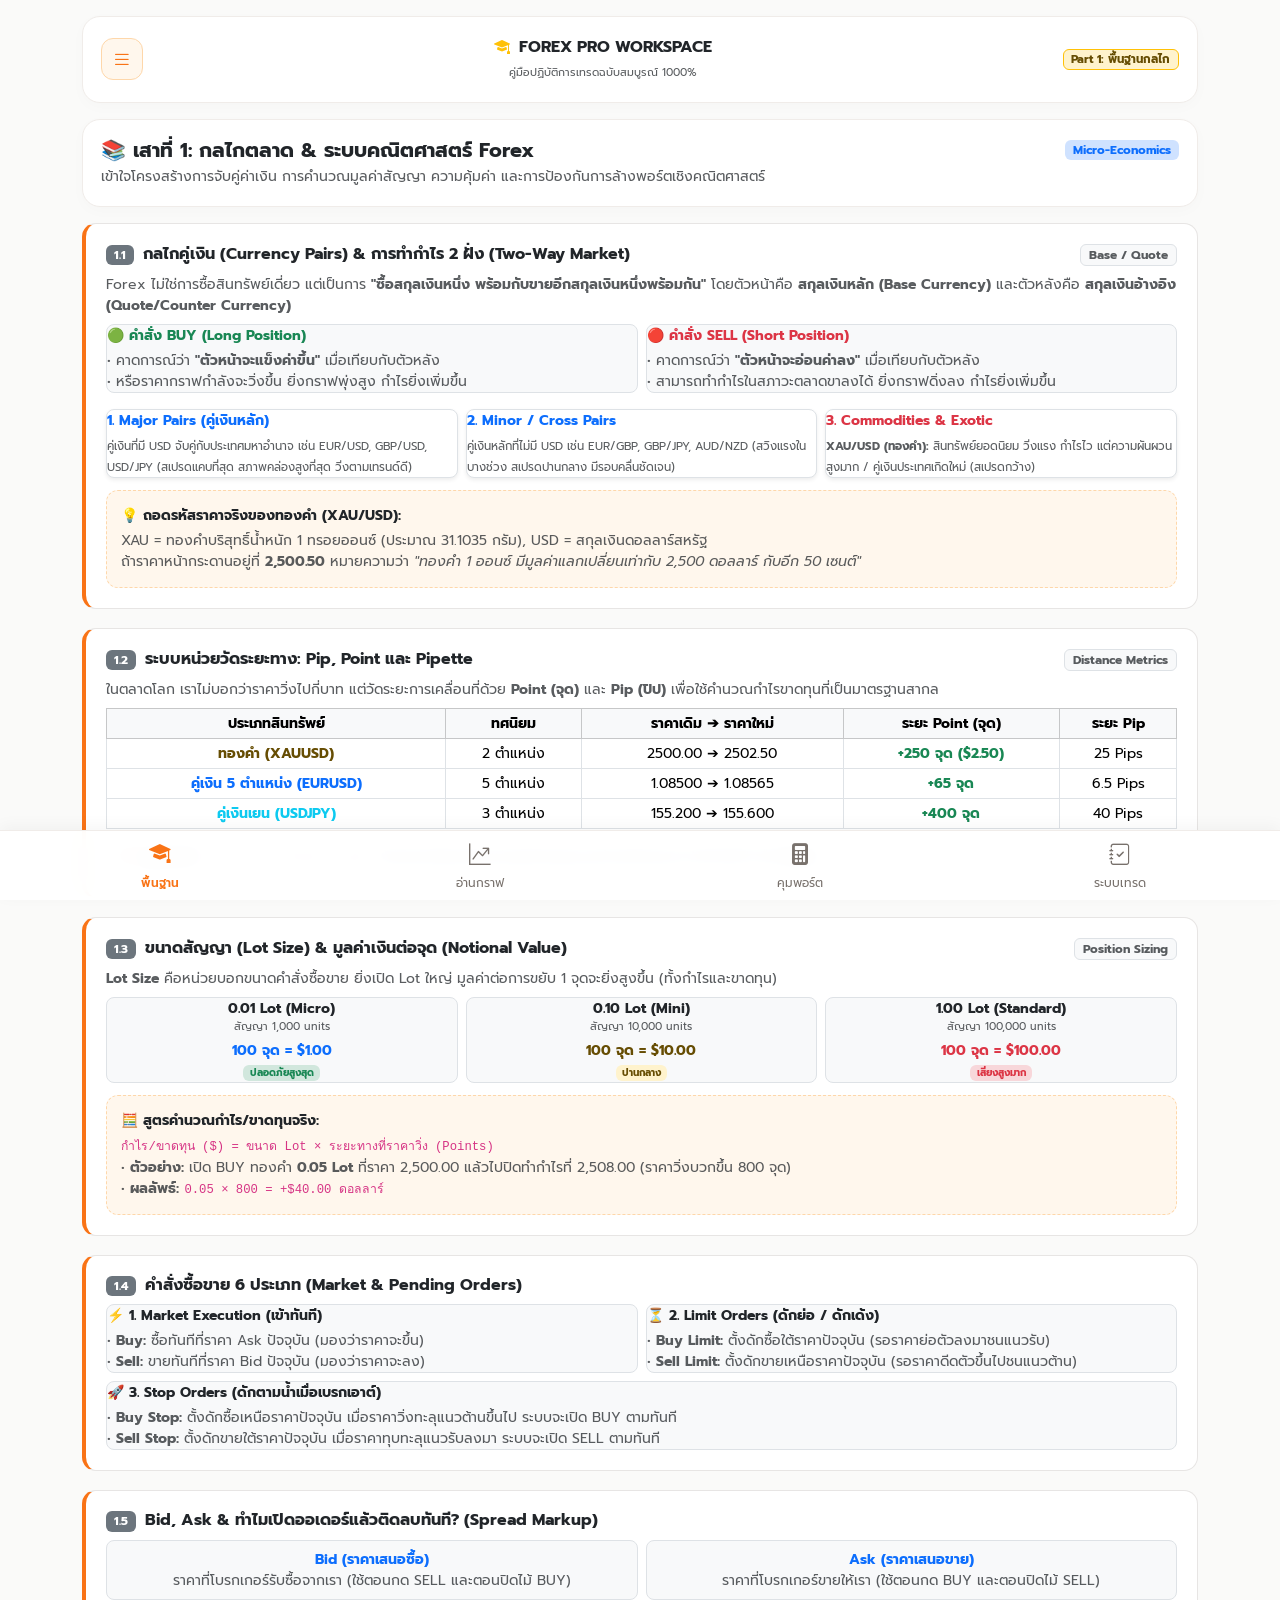
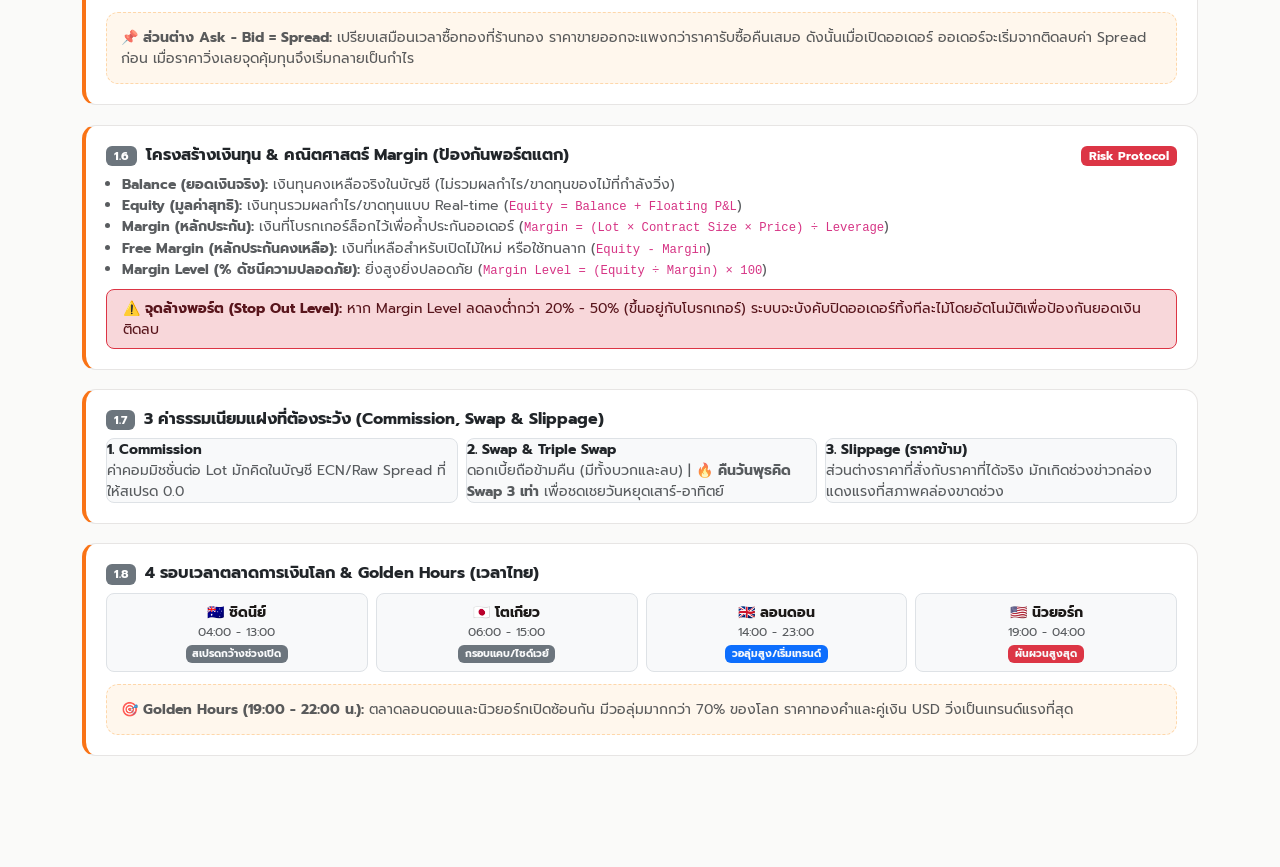
==== index.html @ f22665d9 "Add files via upload" ====
<!DOCTYPE html>
<html lang="th">
<head>
  <meta charset="UTF-8">
  <meta name="viewport" content="width=device-width, initial-scale=1.0, maximum-scale=1.0, user-scalable=no">
  <title>เริ่มเรียน FOREX จากศูนย์ - Pro Trading Workspace</title>

  <!-- Bootstrap 5 CSS & Icons -->
  <link href="https://cdn.jsdelivr.net/npm/bootstrap@5.3.3/dist/css/bootstrap.min.css" rel="stylesheet">
  <link href="https://cdn.jsdelivr.net/npm/bootstrap-icons@1.11.3/font/bootstrap-icons.css" rel="stylesheet">
  <!-- Google Font: Prompt -->
  <link rel="preconnect" href="https://fonts.googleapis.com">
  <link rel="preconnect" href="https://fonts.gstatic.com" crossorigin>
  <link href="https://fonts.googleapis.com/css2?family=Prompt:wght@300;400;500;600;700&display=swap" rel="stylesheet">
  <link rel="stylesheet" href="style.css">
</head>
<body>

  <!-- ==================== TOP HEADER ==================== -->
  <header class="container pt-3">
    <div class="base-card d-flex justify-content-between align-items-center">
      <button class="btn btn-hamburger" type="button" data-bs-toggle="offcanvas" data-bs-target="#sidebarMenu">
        <i class="bi bi-list fs-5"></i>
      </button>

      <div class="text-center">
        <span class="fw-bold fs-6 d-block text-dark">
          <i class="bi bi-mortarboard-fill text-warning me-1"></i> FOREX PRO WORKSPACE
        </span>
        <small class="text-muted" style="font-size: 0.68rem;">คู่มือปฏิบัติการเทรดฉบับสมบูรณ์ 1000%</small>
      </div>

      <span id="header-badge" class="badge bg-warning-subtle text-warning-emphasis border border-warning px-2.5 py-1" style="font-size: 0.72rem;">
        Part 1: พื้นฐานกลไก
      </span>
    </div>
  </header>

  <!-- ==================== OFFCANVAS SIDEBAR ==================== -->
  <div class="offcanvas offcanvas-start" tabindex="-1" id="sidebarMenu" style="width: 350px;">
    <div class="offcanvas-header border-bottom bg-light">
      <h6 class="offcanvas-title fw-bold text-dark mb-0">
        <i class="bi bi-grid-fill text-warning me-1"></i> สารบัญระบบเทรดครบวงจร
      </h6>
      <button type="button" class="btn-close" data-bs-dismiss="offcanvas"></button>
    </div>
    <div class="offcanvas-body p-3"></div>
  </div>

  <!-- ==================== MAIN CONTENT (4 TABS FULL DETAIL) ==================== -->
  <main class="container mt-3">

    <!-- ==================== TAB 1: พื้นฐานกลไก & คณิตศาสตร์ตลาด (FULL 1000%) ==================== -->
    <div id="view-1" class="page-view">
      
      <div class="base-card mb-3 bg-white">
        <div class="d-flex justify-content-between align-items-center mb-1">
          <h5 class="fw-bold text-dark mb-0">📚 เสาที่ 1: กลไกตลาด & ระบบคณิตศาสตร์ Forex</h5>
          <span class="badge bg-primary-subtle text-primary">Micro-Economics</span>
        </div>
        <p class="small text-muted mb-0">เข้าใจโครงสร้างการจับคู่ค่าเงิน การคำนวณมูลค่าสัญญา ความคุ้มค่า และการป้องกันการล้างพอร์ตเชิงคณิตศาสตร์</p>
      </div>

      <!-- 1.1 การแบ่งกลุ่มคู่เงิน & กลไกอัตราแลกเปลี่ยน -->
      <div class="lesson-box">
        <div class="d-flex justify-content-between align-items-center mb-2">
          <h6 class="fw-bold text-dark mb-0">
            <span class="badge bg-secondary me-1">1.1</span> กลไกคู่เงิน (Currency Pairs) & การทำกำไร 2 ฝั่ง (Two-Way Market)
          </h6>
          <span class="badge bg-light text-muted border">Base / Quote</span>
        </div>
        <p class="small text-muted mb-2">
          Forex ไม่ใช่การซื้อสินทรัพย์เดี่ยว แต่เป็นการ <strong>"ซื้อสกุลเงินหนึ่ง พร้อมกับขายอีกสกุลเงินหนึ่งพร้อมกัน"</strong> โดยตัวหน้าคือ <strong>สกุลเงินหลัก (Base Currency)</strong> และตัวหลังคือ <strong>สกุลเงินอ้างอิง (Quote/Counter Currency)</strong>
        </p>

        <div class="row g-2 small mb-3">
          <div class="col-md-6">
            <div class="p-2.5 border rounded-3 bg-light h-100">
              <strong class="text-success d-block mb-1">🟢 คำสั่ง BUY (Long Position)</strong>
              <span class="text-muted">• คาดการณ์ว่า <strong>"ตัวหน้าจะแข็งค่าขึ้น"</strong> เมื่อเทียบกับตัวหลัง<br>• หรือราคากราฟกำลังจะวิ่งขึ้น ยิ่งกราฟพุ่งสูง กำไรยิ่งเพิ่มขึ้น</span>
            </div>
          </div>
          <div class="col-md-6">
            <div class="p-2.5 border rounded-3 bg-light h-100">
              <strong class="text-danger d-block mb-1">🔴 คำสั่ง SELL (Short Position)</strong>
              <span class="text-muted">• คาดการณ์ว่า <strong>"ตัวหน้าจะอ่อนค่าลง"</strong> เมื่อเทียบกับตัวหลัง<br>• สามารถทำกำไรในสภาวะตลาดขาลงได้ ยิ่งกราฟดิ่งลง กำไรยิ่งเพิ่มขึ้น</span>
            </div>
          </div>
        </div>

        <div class="row g-2 small mb-2">
          <div class="col-md-4">
            <div class="p-2.5 border rounded-3 bg-white shadow-sm h-100">
              <strong class="text-primary d-block mb-1">1. Major Pairs (คู่เงินหลัก)</strong>
              <span class="text-muted" style="font-size: 0.72rem;">คู่เงินที่มี USD จับคู่กับประเทศมหาอำนาจ เช่น EUR/USD, GBP/USD, USD/JPY (สเปรดแคบที่สุด สภาพคล่องสูงที่สุด วิ่งตามเทรนด์ดี)</span>
            </div>
          </div>
          <div class="col-md-4">
            <div class="p-2.5 border rounded-3 bg-white shadow-sm h-100">
              <strong class="text-primary d-block mb-1">2. Minor / Cross Pairs</strong>
              <span class="text-muted" style="font-size: 0.72rem;">คู่เงินหลักที่ไม่มี USD เช่น EUR/GBP, GBP/JPY, AUD/NZD (สวิงแรงในบางช่วง สเปรดปานกลาง มีรอบคลื่นชัดเจน)</span>
            </div>
          </div>
          <div class="col-md-4">
            <div class="p-2.5 border rounded-3 bg-white shadow-sm h-100">
              <strong class="text-danger d-block mb-1">3. Commodities & Exotic</strong>
              <span class="text-muted" style="font-size: 0.72rem;"><strong>XAU/USD (ทองคำ):</strong> สินทรัพย์ยอดนิยม วิ่งแรง กำไรไว แต่ความผันผวนสูงมาก / คู่เงินประเทศเกิดใหม่ (สเปรดกว้าง)</span>
            </div>
          </div>
        </div>

        <div class="example-box small text-muted">
          <strong class="text-dark d-block mb-1">💡 ถอดรหัสราคาจริงของทองคำ (XAU/USD):</strong>
          XAU = ทองคำบริสุทธิ์น้ำหนัก 1 ทรอยออนซ์ (ประมาณ 31.1035 กรัม), USD = สกุลเงินดอลลาร์สหรัฐ<br>
          ถ้าราคาหน้ากระดานอยู่ที่ <strong>2,500.50</strong> หมายความว่า <em>"ทองคำ 1 ออนซ์ มีมูลค่าแลกเปลี่ยนเท่ากับ 2,500 ดอลลาร์ กับอีก 50 เซนต์"</em>
        </div>
      </div>

      <!-- 1.2 วิธีนับระยะทาง Pip vs Point vs Pipette -->
      <div class="lesson-box">
        <div class="d-flex justify-content-between align-items-center mb-2">
          <h6 class="fw-bold text-dark mb-0">
            <span class="badge bg-secondary me-1">1.2</span> ระบบหน่วยวัดระยะทาง: Pip, Point และ Pipette
          </h6>
          <span class="badge bg-light text-muted border">Distance Metrics</span>
        </div>
        <p class="small text-muted mb-2">
          ในตลาดโลก เราไม่บอกว่าราคาวิ่งไปกี่บาท แต่วัดระยะการเคลื่อนที่ด้วย <strong>Point (จุด)</strong> และ <strong>Pip (ปิป)</strong> เพื่อใช้คำนวณกำไรขาดทุนที่เป็นมาตรฐานสากล
        </p>

        <div class="table-responsive mb-2">
          <table class="table table-bordered table-sm small text-center mb-0">
            <thead class="table-light">
              <tr>
                <th>ประเภทสินทรัพย์</th>
                <th>ทศนิยม</th>
                <th>ราคาเดิม ➔ ราคาใหม่</th>
                <th>ระยะ Point (จุด)</th>
                <th>ระยะ Pip</th>
              </tr>
            </thead>
            <tbody>
              <tr>
                <td class="fw-bold text-warning-emphasis">ทองคำ (XAUUSD)</td>
                <td>2 ตำแหน่ง</td>
                <td>2500.00 ➔ 2502.50</td>
                <td class="text-success fw-bold">+250 จุด ($2.50)</td>
                <td>25 Pips</td>
              </tr>
              <tr>
                <td class="fw-bold text-primary">คู่เงิน 5 ตำแหน่ง (EURUSD)</td>
                <td>5 ตำแหน่ง</td>
                <td>1.08500 ➔ 1.08565</td>
                <td class="text-success fw-bold">+65 จุด</td>
                <td>6.5 Pips</td>
              </tr>
              <tr>
                <td class="fw-bold text-info">คู่เงินเยน (USDJPY)</td>
                <td>3 ตำแหน่ง</td>
                <td>155.200 ➔ 155.600</td>
                <td class="text-success fw-bold">+400 จุด</td>
                <td>40 Pips</td>
              </tr>
            </tbody>
          </table>
        </div>
        <div class="p-2 rounded-2 bg-light border small text-muted">
          📌 <strong>กฎทองคำ:</strong> <code>1 Pip = 10 Points (จุด)</code> | ตัวเลขทศนิยมตำแหน่งสุดท้ายสุดบนหน้าจอโปรแกรม MT4/MT5 คือ <strong>Point</strong>
        </div>
      </div>

      <!-- 1.3 ขนาดสัญญา Lot Size & การคิดกำไรขาดทุนจริง -->
      <div class="lesson-box">
        <div class="d-flex justify-content-between align-items-center mb-2">
          <h6 class="fw-bold text-dark mb-0">
            <span class="badge bg-secondary me-1">1.3</span> ขนาดสัญญา (Lot Size) & มูลค่าเงินต่อจุด (Notional Value)
          </h6>
          <span class="badge bg-light text-muted border">Position Sizing</span>
        </div>
        <p class="small text-muted mb-2">
          <strong>Lot Size</strong> คือหน่วยบอกขนาดคำสั่งซื้อขาย ยิ่งเปิด Lot ใหญ่ มูลค่าต่อการขยับ 1 จุดจะยิ่งสูงขึ้น (ทั้งกำไรและขาดทุน)
        </p>

        <div class="row g-2 text-center small mb-2">
          <div class="col-4">
            <div class="p-2.5 border rounded-3 bg-light">
              <div class="fw-bold text-dark">0.01 Lot (Micro)</div>
              <small class="text-muted d-block" style="font-size: 0.68rem;">สัญญา 1,000 units</small>
              <div class="text-primary fw-bold mt-1">100 จุด = $1.00</div>
              <span class="badge bg-success-subtle text-success mt-1" style="font-size: 0.62rem;">ปลอดภัยสูงสุด</span>
            </div>
          </div>
          <div class="col-4">
            <div class="p-2.5 border rounded-3 bg-light">
              <div class="fw-bold text-dark">0.10 Lot (Mini)</div>
              <small class="text-muted d-block" style="font-size: 0.68rem;">สัญญา 10,000 units</small>
              <div class="text-warning-emphasis fw-bold mt-1">100 จุด = $10.00</div>
              <span class="badge bg-warning-subtle text-warning-emphasis mt-1" style="font-size: 0.62rem;">ปานกลาง</span>
            </div>
          </div>
          <div class="col-4">
            <div class="p-2.5 border rounded-3 bg-light">
              <div class="fw-bold text-dark">1.00 Lot (Standard)</div>
              <small class="text-muted d-block" style="font-size: 0.68rem;">สัญญา 100,000 units</small>
              <div class="text-danger fw-bold mt-1">100 จุด = $100.00</div>
              <span class="badge bg-danger-subtle text-danger mt-1" style="font-size: 0.62rem;">เสี่ยงสูงมาก</span>
            </div>
          </div>
        </div>

        <div class="example-box small text-muted">
          <strong class="text-dark d-block mb-1">🧮 สูตรคำนวณกำไร/ขาดทุนจริง:</strong>
          <code>กำไร/ขาดทุน ($) = ขนาด Lot × ระยะทางที่ราคาวิ่ง (Points)</code><br>
          • <strong>ตัวอย่าง:</strong> เปิด BUY ทองคำ <strong>0.05 Lot</strong> ที่ราคา 2,500.00 แล้วไปปิดทำกำไรที่ 2,508.00 (ราคาวิ่งบวกขึ้น 800 จุด)<br>
          • <strong>ผลลัพธ์:</strong> <code>0.05 × 800 = +$40.00 ดอลลาร์</code>
        </div>
      </div>

      <!-- 1.4 ประเภทคำสั่งซื้อขาย Order Types -->
      <div class="lesson-box">
        <h6 class="fw-bold text-dark mb-2">
          <span class="badge bg-secondary me-1">1.4</span> คำสั่งซื้อขาย 6 ประเภท (Market & Pending Orders)
        </h6>
        <div class="row g-2 small">
          <div class="col-12 col-md-6">
            <div class="p-2.5 border rounded-3 bg-light h-100">
              <strong class="text-dark d-block mb-1">⚡ 1. Market Execution (เข้าทันที)</strong>
              <span class="text-muted">• <strong>Buy:</strong> ซื้อทันทีที่ราคา Ask ปัจจุบัน (มองว่าราคาจะขึ้น)<br>• <strong>Sell:</strong> ขายทันทีที่ราคา Bid ปัจจุบัน (มองว่าราคาจะลง)</span>
            </div>
          </div>
          <div class="col-12 col-md-6">
            <div class="p-2.5 border rounded-3 bg-light h-100">
              <strong class="text-dark d-block mb-1">⏳ 2. Limit Orders (ดักย่อ / ดักเด้ง)</strong>
              <span class="text-muted">• <strong>Buy Limit:</strong> ตั้งดักซื้อใต้ราคาปัจจุบัน (รอราคาย่อตัวลงมาชนแนวรับ)<br>• <strong>Sell Limit:</strong> ตั้งดักขายเหนือราคาปัจจุบัน (รอราคาดีดตัวขึ้นไปชนแนวต้าน)</span>
            </div>
          </div>
          <div class="col-12">
            <div class="p-2.5 border rounded-3 bg-light">
              <strong class="text-dark d-block mb-1">🚀 3. Stop Orders (ดักตามน้ำเมื่อเบรกเอาต์)</strong>
              <span class="text-muted">• <strong>Buy Stop:</strong> ตั้งดักซื้อเหนือราคาปัจจุบัน เมื่อราคาวิ่งทะลุแนวต้านขึ้นไป ระบบจะเปิด BUY ตามทันที<br>• <strong>Sell Stop:</strong> ตั้งดักขายใต้ราคาปัจจุบัน เมื่อราคาทุบทะลุแนวรับลงมา ระบบจะเปิด SELL ตามทันที</span>
            </div>
          </div>
        </div>
      </div>

      <!-- 1.5 กลไก Bid, Ask, Spread -->
      <div class="lesson-box">
        <h6 class="fw-bold text-dark mb-2">
          <span class="badge bg-secondary me-1">1.5</span> Bid, Ask & ทำไมเปิดออเดอร์แล้วติดลบทันที? (Spread Markup)
        </h6>
        <div class="row g-2 small mb-2">
          <div class="col-6">
            <div class="p-2 border rounded-3 bg-light text-center">
              <strong class="text-primary d-block">Bid (ราคาเสนอซื้อ)</strong>
              <span class="text-muted">ราคาที่โบรกเกอร์รับซื้อจากเรา (ใช้ตอนกด SELL และตอนปิดไม้ BUY)</span>
            </div>
          </div>
          <div class="col-6">
            <div class="p-2 border rounded-3 bg-light text-center">
              <strong class="text-primary d-block">Ask (ราคาเสนอขาย)</strong>
              <span class="text-muted">ราคาที่โบรกเกอร์ขายให้เรา (ใช้ตอนกด BUY และตอนปิดไม้ SELL)</span>
            </div>
          </div>
        </div>
        <div class="example-box small text-muted">
          📌 <strong>ส่วนต่าง Ask - Bid = Spread:</strong> เปรียบเสมือนเวลาซื้อทองที่ร้านทอง ราคาขายออกจะแพงกว่าราคารับซื้อคืนเสมอ ดังนั้นเมื่อเปิดออเดอร์ ออเดอร์จะเริ่มจากติดลบค่า Spread ก่อน เมื่อราคาวิ่งเลยจุดคุ้มทุนจึงเริ่มกลายเป็นกำไร
        </div>
      </div>

      <!-- 1.6 โครงสร้างพอร์ต & Margin Mathematics -->
      <div class="lesson-box">
        <div class="d-flex justify-content-between align-items-center mb-2">
          <h6 class="fw-bold text-dark mb-0">
            <span class="badge bg-secondary me-1">1.6</span> โครงสร้างเงินทุน & คณิตศาสตร์ Margin (ป้องกันพอร์ตแตก)
          </h6>
          <span class="badge bg-danger text-white">Risk Protocol</span>
        </div>
        
        <ul class="small text-muted ps-3 mb-2 space-y-1">
          <li><strong>Balance (ยอดเงินจริง):</strong> เงินทุนคงเหลือจริงในบัญชี (ไม่รวมผลกำไร/ขาดทุนของไม้ที่กำลังวิ่ง)</li>
          <li><strong>Equity (มูลค่าสุทธิ):</strong> เงินทุนรวมผลกำไร/ขาดทุนแบบ Real-time (<code>Equity = Balance + Floating P&L</code>)</li>
          <li><strong>Margin (หลักประกัน):</strong> เงินที่โบรกเกอร์ล็อกไว้เพื่อค้ำประกันออเดอร์ (<code>Margin = (Lot × Contract Size × Price) ÷ Leverage</code>)</li>
          <li><strong>Free Margin (หลักประกันคงเหลือ):</strong> เงินที่เหลือสำหรับเปิดไม้ใหม่ หรือใช้ทนลาก (<code>Equity - Margin</code>)</li>
          <li><strong>Margin Level (% ดัชนีความปลอดภัย):</strong> ยิ่งสูงยิ่งปลอดภัย (<code>Margin Level = (Equity ÷ Margin) × 100</code>)</li>
        </ul>

        <div class="alert alert-danger py-2 px-3 small mb-0 rounded-3 border-danger">
          ⚠️ <strong>จุดล้างพอร์ต (Stop Out Level):</strong> หาก Margin Level ลดลงต่ำกว่า 20% - 50% (ขึ้นอยู่กับโบรกเกอร์) ระบบจะบังคับปิดออเดอร์ทิ้งทีละไม้โดยอัตโนมัติเพื่อป้องกันยอดเงินติดลบ
        </div>
      </div>

      <!-- 1.7 ค่าธรรมเนียมแฝง -->
      <div class="lesson-box">
        <h6 class="fw-bold text-dark mb-2">
          <span class="badge bg-secondary me-1">1.7</span> 3 ค่าธรรมเนียมแฝงที่ต้องระวัง (Commission, Swap & Slippage)
        </h6>
        <div class="row g-2 small">
          <div class="col-md-4">
            <div class="p-2.5 border rounded-3 bg-light h-100">
              <strong class="text-dark d-block">1. Commission</strong>
              <span class="text-muted">ค่าคอมมิชชั่นต่อ Lot มักคิดในบัญชี ECN/Raw Spread ที่ให้สเปรด 0.0</span>
            </div>
          </div>
          <div class="col-md-4">
            <div class="p-2.5 border rounded-3 bg-light h-100">
              <strong class="text-dark d-block">2. Swap & Triple Swap</strong>
              <span class="text-muted">ดอกเบี้ยถือข้ามคืน (มีทั้งบวกและลบ) | 🔥 <strong>คืนวันพุธคิด Swap 3 เท่า</strong> เพื่อชดเชยวันหยุดเสาร์-อาทิตย์</span>
            </div>
          </div>
          <div class="col-md-4">
            <div class="p-2.5 border rounded-3 bg-light h-100">
              <strong class="text-dark d-block">3. Slippage (ราคาข้าม)</strong>
              <span class="text-muted">ส่วนต่างราคาที่สั่งกับราคาที่ได้จริง มักเกิดช่วงข่าวกล่องแดงแรงที่สภาพคล่องขาดช่วง</span>
            </div>
          </div>
        </div>
      </div>

      <!-- 1.8 รอบเวลาตลาดโลก -->
      <div class="lesson-box mb-3">
        <h6 class="fw-bold text-dark mb-2">
          <span class="badge bg-secondary me-1">1.8</span> 4 รอบเวลาตลาดการเงินโลก & Golden Hours (เวลาไทย)
        </h6>
        <div class="row g-2 text-center small mb-2">
          <div class="col-6 col-md-3">
            <div class="p-2 border rounded-3 bg-light">
              <div class="fw-bold">🇦🇺 ซิดนีย์</div>
              <small class="text-muted d-block">04:00 - 13:00</small>
              <span class="badge bg-secondary text-light mt-1" style="font-size: 0.65rem;">สเปรดกว้างช่วงเปิด</span>
            </div>
          </div>
          <div class="col-6 col-md-3">
            <div class="p-2 border rounded-3 bg-light">
              <div class="fw-bold">🇯🇵 โตเกียว</div>
              <small class="text-muted d-block">06:00 - 15:00</small>
              <span class="badge bg-secondary text-light mt-1" style="font-size: 0.65rem;">กรอบแคบ/ไซด์เวย์</span>
            </div>
          </div>
          <div class="col-6 col-md-3">
            <div class="p-2 border rounded-3 bg-light">
              <div class="fw-bold">🇬🇧 ลอนดอน</div>
              <small class="text-muted d-block">14:00 - 23:00</small>
              <span class="badge bg-primary text-light mt-1" style="font-size: 0.65rem;">วอลุ่มสูง/เริ่มเทรนด์</span>
            </div>
          </div>
          <div class="col-6 col-md-3">
            <div class="p-2 border rounded-3 bg-light">
              <div class="fw-bold">🇺🇸 นิวยอร์ก</div>
              <small class="text-muted d-block">19:00 - 04:00</small>
              <span class="badge bg-danger text-light mt-1" style="font-size: 0.65rem;">ผันผวนสูงสุด</span>
            </div>
          </div>
        </div>
        <div class="example-box small text-muted">
          🎯 <strong>Golden Hours (19:00 - 22:00 น.):</strong> ตลาดลอนดอนและนิวยอร์กเปิดซ้อนกัน มีวอลุ่มมากกว่า 70% ของโลก ราคาทองคำและคู่เงิน USD วิ่งเป็นเทรนด์แรงที่สุด
        </div>
      </div>

    </div>

    <!-- ==================== TAB 2: การอ่านกราฟ & SMC (FULL 1000%) ==================== -->
    <div id="view-2" class="page-view d-none">
      
      <div class="base-card mb-3 bg-white">
        <div class="d-flex justify-content-between align-items-center mb-1">
          <h5 class="fw-bold text-dark mb-0">📈 เสาที่ 2: การอ่านกราฟ & Smart Money Concepts</h5>
          <span class="badge bg-success-subtle text-success">Price Action Pro</span>
        </div>
        <p class="small text-muted mb-0">เจาะลึกจิตวิทยาโครงสร้างราคา การตามรอยรายใหญ่ (Order Blocks, FVG, Liquidity Sweeps) และการวิเคราะห์หลายไทม์เฟรม</p>
      </div>

      <!-- 2.1 โครงสร้างแนวโน้มราคา Market Structure -->
      <div class="lesson-box">
        <h6 class="fw-bold text-dark mb-2">
          <span class="badge bg-secondary me-1">2.1</span> โครงสร้างแนวโน้มราคา (Market Structure: HH, HL, LH, LL)
        </h6>
        <div class="row g-2 small mb-2">
          <div class="col-md-4">
            <div class="p-2.5 border rounded-3 bg-light h-100">
              <strong class="text-success d-block mb-1">📈 เทรนด์ขาขึ้น (Uptrend)</strong>
              <span class="text-muted">ยก <span class="structure-tag bg-success text-white">HH</span> (Higher High) และยก <span class="structure-tag bg-success text-white">HL</span> (Higher Low) สูงขึ้นเรื่อยๆ ➔ <em>รอ BUY ที่ HL</em></span>
            </div>
          </div>
          <div class="col-md-4">
            <div class="p-2.5 border rounded-3 bg-light h-100">
              <strong class="text-danger d-block mb-1">📉 เทรนด์ขาลง (Downtrend)</strong>
              <span class="text-muted">ทำ <span class="structure-tag bg-danger text-white">LL</span> (Lower Low) และทำ <span class="structure-tag bg-danger text-white">LH</span> (Lower High) ต่ำลงเรื่อยๆ ➔ <em>รอ SELL ที่ LH</em></span>
            </div>
          </div>
          <div class="col-md-4">
            <div class="p-2.5 border rounded-3 bg-light h-100">
              <strong class="text-secondary d-block mb-1">↔️ ไซด์เวย์ (Sideways / Consolidation)</strong>
              <span class="text-muted">ราคาวิ่งบีบในกรอบ ไม่ทำ High ใหม่ และไม่หลุด Low เดิม สะสมพลังเพื่อเตรียมระเบิดเทรนด์</span>
            </div>
          </div>
        </div>
      </div>

      <!-- 2.2 BOS vs CHoCH vs Liquidity Sweep -->
      <div class="lesson-box">
        <h6 class="fw-bold text-dark mb-2">
          <span class="badge bg-secondary me-1">2.2</span> การทะลุโครงสร้าง (BOS) vs สัญญาณเปลี่ยนทิศ (CHoCH) vs ล้างสภาพคล่อง (Sweep)
        </h6>
        <div class="row g-2 small">
          <div class="col-md-4">
            <div class="p-2.5 border rounded-3 bg-light h-100">
              <strong class="text-primary d-block mb-1">🚀 BOS (Break of Structure)</strong>
              <p class="text-muted mb-0">เนื้อเทียนปิดทะลุ High เดิม (ในขาขึ้น) หรือ Low เดิม (ในขาลง) ยืนยันว่า <strong>เทรนด์เดิมแข็งแกร่งและจะไปต่อ</strong></p>
            </div>
          </div>
          <div class="col-md-4">
            <div class="p-2.5 border rounded-3 bg-light h-100">
              <strong class="text-warning-emphasis d-block mb-1">🔄 CHoCH (Change of Character)</strong>
              <p class="text-muted mb-0">ราคาหลุดจุดสวิงสำคัญแรก เตือนว่าโครงสร้างพังทลาย และมีโอกาส <strong>กลับทิศทางเป็นเทรนด์ใหม่</strong></p>
            </div>
          </div>
          <div class="col-md-4">
            <div class="p-2.5 border rounded-3 bg-light h-100">
              <strong class="text-danger d-block mb-1">🎯 Liquidity Sweep (กวาด SL)</strong>
              <p class="text-muted mb-0">ทิ้งเฉพาะไส้เทียนทะลุแนวรับ-ต้าน แล้วปิดแท่งมุดกลับเข้ากรอบ สถาบันเข้าล่า Stop Loss เม่าแล้วดึงราคากลับ</p>
            </div>
          </div>
        </div>
      </div>

      <!-- 2.3 SMC: Order Block & Fair Value Gap -->
      <div class="lesson-box">
        <h6 class="fw-bold text-dark mb-2">
          <span class="badge bg-secondary me-1">2.3</span> ท่าไม้ตายสถาบัน: Order Block (OB) & Fair Value Gap (FVG)
        </h6>
        <div class="row g-2 small">
          <div class="col-md-6">
            <div class="p-2.5 border rounded-3 bg-light h-100">
              <strong class="text-dark d-block mb-1">🧱 Order Block (OB)</strong>
              <span class="text-muted">• <strong>Bullish OB:</strong> แท่งแดงสุดท้ายก่อนเกิดการระเบิดราคาพุ่งขึ้นอย่างรุนแรง (BOS)<br>• <strong>Bearish OB:</strong> แท่งเขียวสุดท้ายก่อนเกิดการทุบราคาร่วงลงอย่างรุนแรง</span>
            </div>
          </div>
          <div class="col-md-6">
            <div class="p-2.5 border rounded-3 bg-light h-100">
              <strong class="text-dark d-block mb-1">⚡ Fair Value Gap (FVG / Imbalance)</strong>
              <span class="text-muted">• ช่องว่างระหว่างไส้เทียนแท่งที่ 1 และ 3 ที่เกิดจากแท่งที่ 2 วิ่งเร็วเกินไปจนคำสั่งไม่สมดุล<br>• ราคามักถูกดึงกลับมาเป็นแม่เหล็กเพื่อเติมเต็มคำสั่งซื้อขายที่ตกค้าง</span>
            </div>
          </div>
        </div>
      </div>

      <!-- 2.4 Premium vs Discount Zone -->
      <div class="lesson-box">
        <h6 class="fw-bold text-dark mb-2">
          <span class="badge bg-secondary me-1">2.4</span> การแบ่งโซนต้นทุน: Premium vs Discount (Fibo Equilibrium)
        </h6>
        <p class="small text-muted mb-2">กฎเหล็กของธุรกิจและสถาบัน: <em>"ห้ามซื้อของแพง และห้ามขายของถูก"</em> ใช้ระดับ Fibonacci 50% แบ่งครึ่งสวิงราคา</p>
        <div class="row g-2 small text-center">
          <div class="col-6">
            <div class="p-2 border rounded-3 bg-danger-subtle border-danger-subtle">
              <strong class="text-danger d-block">Premium Zone (> 50%)</strong>
              <small class="text-muted">โซนของแพง: <strong>โฟกัสเฉพาะหน้า SELL</strong></small>
            </div>
          </div>
          <div class="col-6">
            <div class="p-2 border rounded-3 bg-success-subtle border-success-subtle">
              <strong class="text-success d-block">Discount Zone (< 50%)</strong>
              <small class="text-muted">โซนของถูก: <strong>โฟกัสเฉพาะหน้า BUY (OTE 61.8%-78.6%)</strong></small>
            </div>
          </div>
        </div>
      </div>

      <!-- 2.5 Multi-Timeframe Analysis Top-Down -->
      <div class="lesson-box">
        <h6 class="fw-bold text-dark mb-2">
          <span class="badge bg-secondary me-1">2.5</span> การวิเคราะห์หลายไทม์เฟรม (Top-Down Multi-Timeframe Analysis)
        </h6>
        <div class="row g-2 small text-center">
          <div class="col-4">
            <div class="p-2.5 border rounded-3 bg-light">
              <div class="fw-bold text-primary">1. Macro (D1 / H4)</div>
              <small class="text-muted d-block mt-1">ดูแนวโน้มใหญ่ & กำหนด Bias ว่าวันนี้จะ BUY หรือ SELL</small>
            </div>
          </div>
          <div class="col-4">
            <div class="p-2.5 border rounded-3 bg-light">
              <div class="fw-bold text-warning-emphasis">2. Setup (H1 / M15)</div>
              <small class="text-muted d-block mt-1">หาโซนได้เปรียบ POI (Order Block, S/R Flip, FVG)</small>
            </div>
          </div>
          <div class="col-4">
            <div class="p-2.5 border rounded-3 bg-light">
              <div class="fw-bold text-success">3. Trigger (M5 / M1)</div>
              <small class="text-muted d-block mt-1">หาแท่งเทียนกลับตัว (Hammer / Engulfing / CHoCH) เพื่อยิงออเดอร์</small>
            </div>
          </div>
        </div>
      </div>

      <!-- 2.6 กราฟสด TradingView Real-Time -->
      <div class="lesson-box mb-3">
        <div class="d-flex justify-content-between align-items-center mb-2">
          <h6 class="fw-bold text-dark mb-0"><span class="badge bg-secondary me-1">2.6</span> ฝึกวิเคราะห์กราฟสด (XAUUSD Live Chart)</h6>
          <span class="badge bg-success-subtle text-success">Live Stream</span>
        </div>
        <div style="height: 420px; border-radius: 12px; overflow: hidden; border: 1px solid #e7e5e4;">
          <iframe 
            src="https://s.tradingview.com/widgetembed/?frameElementId=tv_study_desk&symbol=OANDA%3AXAUUSD&interval=15&theme=light&style=1&timezone=Asia%2FBangkok&locale=th_TH"
            style="width: 100%; height: 100%; border: 0;"
            scrolling="no">
          </iframe>
        </div>
      </div>

    </div>

    <!-- ==================== TAB 3: การบริหารเงินทุน & จิตวิทยา (FULL 1000%) ==================== -->
    <div id="view-3" class="page-view d-none">
      
      <div class="base-card mb-3 bg-white">
        <div class="d-flex justify-content-between align-items-center mb-1">
          <h5 class="fw-bold text-dark mb-0">🛡️ เสาที่ 3: การบริหารความเสี่ยง & จิตวิทยาเทรดเดอร์</h5>
          <span class="badge bg-danger-subtle text-danger">Capital Preservation</span>
        </div>
        <p class="small text-muted mb-0">วิเคราะห์กราฟแม่นแค่ไหน ถ้าคุมความเสี่ยงไม่เป็น พอร์ตก็แตกได้ | การอยู่รอดในระยะยาวขึ้นอยู่กับคณิตศาสตร์ความเสี่ยง 100%</p>
      </div>

      <!-- 3.1 Pro Interactive Calculator Tool -->
      <div class="lesson-box" style="background: linear-gradient(180deg, #ffffff 0%, #fffbf7 100%);">
        <div class="d-flex justify-content-between align-items-center mb-3">
          <h6 class="fw-bold text-dark mb-0">
            <span class="badge bg-warning-subtle text-warning-emphasis me-1">Pro Tool</span> 🧮 เครื่องคำนวณ Lot Size, มูลค่าความเสี่ยง & RR
          </h6>
          <span class="badge bg-dark text-white">XAUUSD / Forex</span>
        </div>

        <div class="row g-3 mb-3">
          <div class="col-6 col-md-3">
            <label class="small text-muted mb-1 fw-bold">ทุนในพอร์ต ($)</label>
            <input type="number" id="calc-balance" class="form-control" value="500">
          </div>
          <div class="col-6 col-md-3">
            <label class="small text-muted mb-1 fw-bold">ยอมเสี่ยงต่อไม้ (%)</label>
            <input type="number" id="calc-risk" class="form-control" value="2" step="0.5">
          </div>
          <div class="col-6 col-md-3">
            <label class="small text-muted mb-1 fw-bold">ระยะ Stop Loss (จุด)</label>
            <input type="number" id="calc-sl-pts" class="form-control" value="300" placeholder="เช่น 300 จุด ($3 ทอง)">
          </div>
          <div class="col-6 col-md-3">
            <label class="small text-muted mb-1 fw-bold">เป้า Take Profit (จุด)</label>
            <input type="number" id="calc-tp-pts" class="form-control" value="600" placeholder="เช่น 600 จุด ($6 ทอง)">
          </div>
        </div>

        <button onclick="calcMM()" class="btn btn-orange-action w-100 py-2.5 mb-3 shadow-sm">
          คำนวณขนาด Lot ที่ปลอดภัย & ตรวจสอบความคุ้มค่า ⚡
        </button>

        <div class="p-3 bg-white rounded-3 border border-warning shadow-sm text-center">
          <div class="row g-2 align-items-center">
            <div class="col-6 col-md-3 border-end">
              <small class="text-muted d-block" style="font-size: 0.7rem;">ขนาด Lot ที่ต้องเปิด</small>
              <span id="res-lot-size" class="fs-4 fw-bold text-primary">0.03 Lot</span>
            </div>
            <div class="col-6 col-md-3 border-end">
              <small class="text-muted d-block" style="font-size: 0.7rem;">ยอมขาดทุนสูงสุด (Risk $)</small>
              <span id="res-risk-usd" class="fs-5 fw-bold text-danger">-$10.00</span>
            </div>
            <div class="col-6 col-md-3 border-end">
              <small class="text-muted d-block" style="font-size: 0.7rem;">กำไรเมื่อชนเป้า (Reward $)</small>
              <span id="res-reward-usd" class="fs-5 fw-bold text-success">+$20.00</span>
            </div>
            <div class="col-6 col-md-3">
              <small class="text-muted d-block" style="font-size: 0.7rem;">อัตราความคุ้มค่า RR</small>
              <span id="res-rr-ratio" class="fs-5 fw-bold text-warning-emphasis">1 : 2.0</span>
            </div>
          </div>
        </div>
      </div>

      <!-- 3.2 กฎ 1% - 2% Rule -->
      <div class="lesson-box">
        <h6 class="fw-bold text-dark mb-2">
          <span class="badge bg-secondary me-1">3.1</span> กฎเหล็กความเสี่ยง 1% - 2% Rule (Risk per Trade)
        </h6>
        <div class="row g-2 small mb-2">
          <div class="col-md-6">
            <div class="p-2.5 border rounded-3 bg-light h-100">
              <strong class="text-primary d-block mb-1">ทำไมต้องเสี่ยงไม่เกิน 1-2%?</strong>
              <span class="text-muted">หากเสี่ยงไม้ละ 2% คุณต้อง <strong>แพ้ติดต่อกันถึง 50 ไม้รวด</strong> พอร์ตถึงจะแตก ซึ่งในทางสถิติแทบเป็นไปไม่ได้เลย ทำให้คุณอยู่รอดในตลาดได้ยาวนาน</span>
            </div>
          </div>
          <div class="col-md-6">
            <div class="p-2.5 border rounded-3 bg-light h-100">
              <strong class="text-danger d-block mb-1">อันตรายของการ Overlot (เสี่ยง 10-20%)</strong>
              <span class="text-muted">หากเสี่ยงไม้ละ 20% คุณแพ้ติดต่อกันเพียงแค่ <strong>4-5 ครั้ง</strong> พอร์ตจะเสียหายไปกว่า 70% และแทบเป็นไปไม่ได้ที่จะทำกำไรกู้พอร์ตกลับคืนมา</span>
            </div>
          </div>
        </div>
      </div>

      <!-- 3.3 Win Rate vs Risk-Reward Matrix -->
      <div class="lesson-box">
        <h6 class="fw-bold text-dark mb-2">
          <span class="badge bg-secondary me-1">3.2</span> ตารางความสัมพันธ์ Win Rate vs Risk-Reward Ratio (RR)
        </h6>
        <p class="small text-muted mb-2">ความจริงที่มือใหม่ไม่รู้: <em>"คุณไม่จำเป็นต้องเทรดชนะ 80-90% เพื่อให้พอร์ตโต"</em></p>
        <div class="table-responsive mb-2">
          <table class="table table-bordered table-sm small text-center mb-0">
            <thead class="table-light">
              <tr>
                <th>อัตราทด RR</th>
                <th>Win Rate ขั้นต่ำที่ "เท่าทุน"</th>
                <th>ถ้าชนะเพียง 50% พอร์ตจะเป็นอย่างไร? (100 ไม้)</th>
              </tr>
            </thead>
            <tbody>
              <tr>
                <td><strong>1 : 1</strong></td>
                <td>50.0%</td>
                <td class="text-muted">เท่าทุนพอดี (0R)</td>
              </tr>
              <tr class="table-warning">
                <td class="fw-bold text-primary">1 : 2</td>
                <td class="fw-bold text-success">33.3%</td>
                <td class="text-success fw-bold">พอร์ตเติบโตมหาศาล (+50R หรือกำไร +50 เท่าของความเสี่ยง!)</td>
              </tr>
              <tr>
                <td class="fw-bold text-primary">1 : 3</td>
                <td class="fw-bold text-success">25.0%</td>
                <td class="text-success fw-bold">พอร์ตโตเร็วมาก (+100R!) ชนะแค่ 3 ใน 10 ไม้ก็กำไร</td>
              </tr>
            </tbody>
          </table>
        </div>
      </div>

      <!-- 3.4 Drawdown Recovery Matrix -->
      <div class="lesson-box">
        <h6 class="fw-bold text-dark mb-2">
          <span class="badge bg-secondary me-1">3.3</span> Drawdown Recovery Matrix (ตารางเตือนสตินักเทรด)
        </h6>
        <div class="table-responsive mb-2">
          <table class="table table-bordered table-sm small text-center mb-0">
            <thead class="table-light">
              <tr>
                <th>พอร์ตเสียหาย (Drawdown %)</th>
                <th>กำไรที่ต้องทำคืนเพื่อกลับมาเท่าทุน</th>
                <th>ระดับความยากทางจิตวิทยา</th>
              </tr>
            </thead>
            <tbody>
              <tr><td>-10%</td><td>+11.1%</td><td><span class="badge bg-success-subtle text-success">ปกติ</span></td></tr>
              <tr><td>-20%</td><td>+25.0%</td><td><span class="badge bg-info-subtle text-info-emphasis">ปานกลาง</span></td></tr>
              <tr><td>-30%</td><td>+42.9%</td><td><span class="badge bg-warning-subtle text-warning-emphasis">เริ่มยาก</span></td></tr>
              <tr class="table-warning">
                <td class="text-danger fw-bold">-50% (ทุน $1,000 เหลือ $500)</td>
                <td class="text-danger fw-bold">+100.0% (ต้องทำกำไร 1 เท่าตัว!)</td>
                <td><span class="badge bg-danger text-white">ยากมาก</span></td>
              </tr>
              <tr class="table-danger">
                <td class="text-danger fw-bold">-80% (ทุน $1,000 เหลือ $200)</td>
                <td class="text-danger fw-bold">+400.0% (ต้องทำกำไร 4 เท่าตัว!)</td>
                <td><span class="badge bg-dark text-white">แทบเป็นไปไม่ได้</span></td>
              </tr>
            </tbody>
          </table>
        </div>
      </div>

      <!-- 3.5 5 กับดักจิตวิทยาที่ทำให้พอร์ตแตก -->
      <div class="lesson-box mb-3">
        <h6 class="fw-bold text-dark mb-2">
          <span class="badge bg-secondary me-1">3.4</span> 5 กับดักจิตวิทยาที่ล้างพอร์ตนักเทรดมากที่สุด
        </h6>
        <div class="row g-2 small">
          <div class="col-md-4">
            <div class="p-2.5 border rounded-3 bg-light h-100">
              <strong class="text-danger d-block mb-1">🔥 1. Revenge Trading (เทรดล้างแค้น)</strong>
              <p class="text-muted mb-0">เพิ่งโดน Stop Loss แล้วอารมณ์เสีย รีบเปิดออเดอร์สวนทันทีเพื่อเอาคืน ทำให้เสียซ้ำซ้อน</p>
            </div>
          </div>
          <div class="col-md-4">
            <div class="p-2.5 border rounded-3 bg-light h-100">
              <strong class="text-danger d-block mb-1">💣 2. Martingale (เบิ้ล Lot สวนเทรนด์)</strong>
              <p class="text-muted mb-0">ผิดทางแล้วเพิ่มขนาด Lot 2x 4x 8x เพื่อหวังให้ราคาเด้งนิดเดียวแล้วเท่าทุน สุดท้ายลากพอร์ตระเบิด</p>
            </div>
          </div>
          <div class="col-md-4">
            <div class="p-2.5 border rounded-3 bg-light h-100">
              <strong class="text-danger d-block mb-1">🚫 3. Moving SL (เลื่อน SL หนี)</strong>
              <p class="text-muted mb-0">เมื่อราคาใกล้ชน Stop Loss กลับเลื่อนหนีเรื่อยๆ เพราะรับความพ่ายแพ้ไม่ได้ จนขาดทุนกู่ไม่กลับ</p>
            </div>
          </div>
          <div class="col-md-6">
            <div class="p-2.5 border rounded-3 bg-light h-100">
              <strong class="text-danger d-block mb-1">😱 4. FOMO (Fear of Missing Out)</strong>
              <p class="text-muted mb-0">เห็นแท่งเขียวยาวพุ่งไปแล้วกลัวตกรถ รีบกระโดดเข้าซื้อกลางทาง สุดท้ายติดดอยที่ปลายไส้</p>
            </div>
          </div>
          <div class="col-md-6">
            <div class="p-2.5 border rounded-3 bg-light h-100">
              <strong class="text-danger d-block mb-1">⚡ 5. Overtrading (เทรดมากเกินไป)</strong>
              <p class="text-muted mb-0">นั่งเฝ้าจอตลอดเวลาจนคันมือ หาจังหวะเข้าเทรดในจุดที่ไม่มีความได้เปรียบ เสียค่าสเปรดฟรี</p>
            </div>
          </div>
        </div>
      </div>

    </div>

    <!-- ==================== TAB 4: ระบบเทรด & JOURNAL PRO (FULL 1000%) ==================== -->
    <div id="view-4" class="page-view d-none">
      
      <div class="base-card mb-3 bg-white">
        <div class="d-flex justify-content-between align-items-center mb-1">
          <h5 class="fw-bold text-dark mb-0">📝 เสาที่ 4: ระบบเทรด 5 ขั้นตอน & สมุดบันทึก Pro Journal</h5>
          <span class="badge bg-warning-subtle text-warning-emphasis border border-warning">Trade Log & Analytics</span>
        </div>
        <p class="small text-muted mb-0">เปลี่ยนการเทรดจากการเสี่ยงดวง ให้กลายเป็นธุรกิจที่มีสถิติรองรับ | มีระบบบันทึกและส่งออกข้อมูล (Export CSV/JSON)</p>
      </div>

      <!-- 4.1 กรอบระบบเทรด 5 ขั้นตอน -->
      <div class="lesson-box">
        <h6 class="fw-bold text-dark mb-2">
          <span class="badge bg-secondary me-1">4.1</span> โครงสร้างระบบเทรด 5 ขั้นตอน (Institutional Framework)
        </h6>
        <div class="row g-2 small">
          <div class="col-md-4">
            <div class="p-2.5 border rounded-3 bg-light h-100">
              <strong class="text-primary d-block mb-1">1. Macro Bias (กำหนดทิศทาง)</strong>
              <span class="text-muted">เปิด TF D1/H4 ดูเทรนด์หลัก วันนี้จะโฟกัสเฉพาะหน้า BUY หรือ SELL ตามกระแสเงินใหญ่</span>
            </div>
          </div>
          <div class="col-md-4">
            <div class="p-2.5 border rounded-3 bg-light h-100">
              <strong class="text-primary d-block mb-1">2. Key Zone / POI (หาจุดได้เปรียบ)</strong>
              <span class="text-muted">รอให้ราคาเดินทางมาถึงแนวรับ-ต้าน, S/R Flip, หรือ Order Block ในโซน Discount/Premium</span>
            </div>
          </div>
          <div class="col-md-4">
            <div class="p-2.5 border rounded-3 bg-light h-100">
              <strong class="text-primary d-block mb-1">3. Trigger (หาสัญญาณยืนยัน)</strong>
              <span class="text-muted">ดูแท่งเทียนคอนเฟิร์ม (Pinbar / Engulfing / CHoCH ใน M5) ห้ามเข้ากลางทางโดยไม่มีแท่งยืนยัน</span>
            </div>
          </div>
          <div class="col-md-6">
            <div class="p-2.5 border rounded-3 bg-light h-100">
              <strong class="text-primary d-block mb-1">4. Risk & Lot Execution</strong>
              <span class="text-muted">คำนวณขนาด Lot ให้เสี่ยงไม่เกิน 1-2%, วาง Stop Loss หลังแนวรับ-ต้าน และตั้งเป้า TP ที่ได้ RR 1:1.5 ขึ้นไป</span>
            </div>
          </div>
          <div class="col-md-6">
            <div class="p-2.5 border rounded-3 bg-light h-100">
              <strong class="text-primary d-block mb-1">5. Trade Management & Review</strong>
              <span class="text-muted">เมื่อราคาบวกถึง RR 1:1 ให้เลื่อน SL มาบังหน้าทุน (Break-Even) และแบ่งปิดทำกำไรบางส่วน (Partial TP)</span>
            </div>
          </div>
        </div>
      </div>

      <!-- 4.2 Interactive Pre-Flight Checklist -->
      <div class="lesson-box">
        <div class="d-flex justify-content-between align-items-center mb-2">
          <h6 class="fw-bold text-dark mb-0">
            <span class="badge bg-warning-subtle text-warning-emphasis me-1">Checklist</span> ✈️ ตรวจสอบความพร้อมก่อนกดยิงออเดอร์
          </h6>
          <small class="text-muted">ติ๊กให้ครบ 6 ข้อก่อนกดยิงไม้</small>
        </div>
        <p class="small text-muted mb-2">หากมีข้อใดข้อหนึ่งไม่ผ่าน <strong>"ห้ามเปิดออเดอร์เด็ดขาด"</strong></p>

        <div class="space-y-2 small">
          <div class="form-check p-2 border rounded-3 bg-light mb-1.5">
            <input class="form-check-input ms-0 me-2" type="checkbox" id="chk-news">
            <label class="form-check-label fw-medium text-dark" for="chk-news">1. เช็คปฏิทินเศรษฐกิจแล้ว ไม่มีข่าวกล่องแดงแรง (CPI / NFP / FOMC) ชนใน 30 นาทีนี้</label>
          </div>
          <div class="form-check p-2 border rounded-3 bg-light mb-1.5">
            <input class="form-check-input ms-0 me-2" type="checkbox" id="chk-trend">
            <label class="form-check-label fw-medium text-dark" for="chk-trend">2. แผนเทรดสอดคล้องกับเทรนด์ใหญ่ (H1/H4) ไม่ได้กดสวนเทรนด์โดยไม่มีโครงสร้างกลับตัว</label>
          </div>
          <div class="form-check p-2 border rounded-3 bg-light mb-1.5">
            <input class="form-check-input ms-0 me-2" type="checkbox" id="chk-zone">
            <label class="form-check-label fw-medium text-dark" for="chk-zone">3. ราคามาถึงโซนสำคัญ POI (แนวรับ-ต้าน / S/R Flip / Order Block / FVG)</label>
          </div>
          <div class="form-check p-2 border rounded-3 bg-light mb-1.5">
            <input class="form-check-input ms-0 me-2" type="checkbox" id="chk-candle">
            <label class="form-check-label fw-medium text-dark" for="chk-candle">4. มีแท่งเทียนคอนเฟิร์ม (Pinbar / Engulfing / ทะลุ BOS) ชัดเจนใน TF เล็ก</label>
          </div>
          <div class="form-check p-2 border rounded-3 bg-light mb-1.5">
            <input class="form-check-input ms-0 me-2" type="checkbox" id="chk-risk">
            <label class="form-check-label fw-medium text-dark" for="chk-risk">5. คำนวณขนาด Lot ไม่เกิน 1-2% ของพอร์ต และอัตราความคุ้มค่า RR ได้อย่างน้อย 1:1.5</label>
          </div>
          <div class="form-check p-2 border rounded-3 bg-light mb-0">
            <input class="form-check-input ms-0 me-2" type="checkbox" id="chk-sl">
            <label class="form-check-label fw-medium text-dark" for="chk-sl">6. กำหนดจุด Stop Loss และ Take Profit ชัดเจน และสัญญาว่าจะไม่เลื่อน SL หนีเด็ดขาด</label>
          </div>
        </div>
      </div>

      <!-- 4.3 Advanced Trade Journal with Analytics & Export -->
      <div class="lesson-box">
        <div class="d-flex justify-content-between align-items-center mb-3">
          <div>
            <h6 class="fw-bold text-dark mb-0">
              <span class="badge bg-warning-subtle text-warning-emphasis me-1">Journal</span> 📓 สมุดบันทึกสถิติการเทรด (Trade Log & Export)
            </h6>
            <small class="text-muted" style="font-size: 0.7rem;">บันทึกอัตโนมัติลงเครื่อง + ดาวน์โหลดเป็นไฟล์ Excel/CSV ได้</small>
          </div>
          <div class="d-flex gap-1">
            <button onclick="exportJournalCSV()" class="btn btn-sm btn-outline-success border" style="font-size: 0.7rem;" title="ดาวน์โหลดเป็นไฟล์ Excel/CSV">
              <i class="bi bi-file-earmark-spreadsheet"></i> CSV
            </button>
            <button onclick="exportJournalJSON()" class="btn btn-sm btn-outline-primary border" style="font-size: 0.7rem;" title="สำรองข้อมูล JSON">
              <i class="bi bi-download"></i> Backup
            </button>
          </div>
        </div>

        <!-- Dashboard สถิติรวม -->
        <div class="row g-2 mb-3 text-center">
          <div class="col-6 col-md-3">
            <div class="p-2 border rounded-3 bg-light">
              <small class="text-muted d-block" style="font-size: 0.68rem;">จำนวนไม้ทั้งหมด</small>
              <strong id="stat-total" class="fs-5 text-dark">0 ไม้</strong>
            </div>
          </div>
          <div class="col-6 col-md-3">
            <div class="p-2 border rounded-3 bg-light">
              <small class="text-muted d-block" style="font-size: 0.68rem;">Win Rate (%)</small>
              <strong id="stat-winrate" class="fs-5 text-primary">0%</strong>
            </div>
          </div>
          <div class="col-6 col-md-3">
            <div class="p-2 border rounded-3 bg-light">
              <small class="text-muted d-block" style="font-size: 0.68rem;">กำไรสุทธิ ($)</small>
              <strong id="stat-pnl" class="fs-5 text-success">$0.00</strong>
            </div>
          </div>
          <div class="col-6 col-md-3">
            <div class="p-2 border rounded-3 bg-light">
              <small class="text-muted d-block" style="font-size: 0.68rem;">Profit Factor</small>
              <strong id="stat-pf" class="fs-5 text-warning-emphasis">0.00</strong>
            </div>
          </div>
        </div>

        <!-- ฟอร์มกรอกออเดอร์ใหม่ -->
        <div class="p-3 bg-light border rounded-3 mb-3">
          <h6 class="fw-bold small text-dark mb-2">➕ บันทึกผลการเทรดออเดอร์ใหม่</h6>
          <div class="row g-2 mb-2">
            <div class="col-6 col-md-3">
              <label class="text-muted small mb-1" style="font-size: 0.7rem;">คู่เงิน / สินทรัพย์</label>
              <select id="j-pair" class="form-select form-select-sm">
                <option value="XAUUSD">XAUUSD (ทองคำ)</option>
                <option value="EURUSD">EURUSD</option>
                <option value="GBPUSD">GBPUSD</option>
                <option value="USDJPY">USDJPY</option>
                <option value="BTCUSD">BTCUSD</option>
              </select>
            </div>
            <div class="col-6 col-md-3">
              <label class="text-muted small mb-1" style="font-size: 0.7rem;">ประเภทคำสั่ง</label>
              <select id="j-type" class="form-select form-select-sm">
                <option value="BUY">🟢 BUY (ซื้อ)</option>
                <option value="SELL">🔴 SELL (ขาย)</option>
              </select>
            </div>
            <div class="col-6 col-md-3">
              <label class="text-muted small mb-1" style="font-size: 0.7rem;">ขนาด Lot</label>
              <input type="number" id="j-lot" class="form-control form-control-sm" value="0.01" step="0.01">
            </div>
            <div class="col-6 col-md-3">
              <label class="text-muted small mb-1" style="font-size: 0.7rem;">กำไร/ขาดทุน ($)</label>
              <input type="number" id="j-pnl" class="form-control form-control-sm" placeholder="เช่น 25 หรือ -10" step="0.1">
            </div>
            <div class="col-12 col-md-4">
              <label class="text-muted small mb-1" style="font-size: 0.7rem;">รูปแบบท่าเข้าเทรด (Setup)</label>
              <select id="j-setup" class="form-select form-select-sm">
                <option value="SMC / Order Block">SMC / Order Block</option>
                <option value="Breakout + FVG">Breakout + FVG</option>
                <option value="S/R Flip + Hammer">S/R Flip + Hammer</option>
                <option value="Quasimodo (QM)">Quasimodo (QM)</option>
                <option value="News Scalping">News Scalping</option>
              </select>
            </div>
            <div class="col-12 col-md-8">
              <label class="text-muted small mb-1" style="font-size: 0.7rem;">บันทึกอารมณ์ / เหตุผลเข้าทำ</label>
              <input type="text" id="j-note" class="form-control form-control-sm" placeholder="เช่น มีวินัยตามแผน ไม่รีบเข้าก่อนแท่งคอนเฟิร์ม">
            </div>
          </div>
          <button onclick="addTrade()" class="btn btn-orange-action btn-sm w-100 py-2">
            บันทึกออเดอร์ลงระบบ 💾
          </button>
        </div>

        <div class="d-flex justify-content-between align-items-center mb-2">
          <span class="small fw-bold text-dark">ประวัติบันทึกการเทรด</span>
          <button onclick="clearAllTrades()" class="btn btn-outline-danger btn-sm py-0 px-2" style="font-size: 0.7rem;">
            ล้างประวัติทั้งหมด
          </button>
        </div>

        <!-- รายการประวัติที่บันทึก -->
        <div id="journal-history-list" class="space-y-2"></div>
      </div>

      <!-- 4.4 4 กฎเหล็กจิตวิทยาการเทรด -->
      <div class="lesson-box mb-3">
        <h6 class="fw-bold text-dark mb-2">
          <span class="badge bg-secondary me-1">4.2</span> 4 กฎเหล็กจิตวิทยาการเทรด (Elite Trader Mindset)
        </h6>
        <div class="row g-2 small">
          <div class="col-md-6">
            <div class="p-2.5 border rounded-3 bg-light h-100">
              <strong class="text-dark d-block mb-1">1. ยอมรับความน่าจะเป็น (Probabilities)</strong>
              <p class="text-muted mb-0">ไม่มีระบบไหนชนะ 100% การขาดทุนคือต้นทุนของธุรกิจ คุม RR 1:2 พอร์ตจะโตในระยะยาวแน่นอน</p>
            </div>
          </div>
          <div class="col-md-6">
            <div class="p-2.5 border rounded-3 bg-light h-100">
              <strong class="text-dark d-block mb-1">2. กฎ Circuit Breaker (หยุดเมื่อแพ้ติด)</strong>
              <p class="text-muted mb-0">ถ้าแพ้ติดต่อกัน 2-3 ไม้ในวันเดียว ให้ปิดจอทันทีเพื่อรีเซ็ตอารมณ์ ห้ามฝืนเทรดต่อเด็ดขาด</p>
            </div>
          </div>
          <div class="col-md-6">
            <div class="p-2.5 border rounded-3 bg-light h-100">
              <strong class="text-dark d-block mb-1">3. เทรดตามแผน ไม่เทรดตามอารมณ์</strong>
              <p class="text-muted mb-0">วางจุดเข้า SL และ TP ให้ชัดเจนก่อนกดยิงออเดอร์ เมื่อเข้าแล้วปล่อยให้ระบบสถิติทำงาน</p>
            </div>
          </div>
          <div class="col-md-6">
            <div class="p-2.5 border rounded-3 bg-light h-100">
              <strong class="text-dark d-block mb-1">4. โฟกัสที่กระบวนการ ไม่ใช่ตัวเงิน</strong>
              <p class="text-muted mb-0">โฟกัสว่าทำตามกฎครบทุกข้อหรือไม่ ถ้าทำสิ่งที่ถูกต้องอย่างต่อเนื่อง ตัวเงินกำไรจะตามมาเอง</p>
            </div>
          </div>
        </div>
      </div>

    </div>

  </main>

  <!-- ==================== BOTTOM NAVBAR (4 TABS) ==================== -->
  <nav class="bottom-nav">
    <button class="nav-item-btn active" onclick="switchView('view-1', this, 'Part 1: พื้นฐานกลไก')">
      <i class="bi bi-mortarboard-fill"></i>
      <span>พื้นฐาน</span>
    </button>
    <button class="nav-item-btn" onclick="switchView('view-2', this, 'Part 2: อ่านกราฟ & SMC')">
      <i class="bi bi-graph-up-arrow"></i>
      <span>อ่านกราฟ</span>
    </button>
    <button class="nav-item-btn" onclick="switchView('view-3', this, 'Part 3: คุมพอร์ต & จิตวิทยา')">
      <i class="bi bi-calculator-fill"></i>
      <span>คุมพอร์ต</span>
    </button>
    <button class="nav-item-btn" onclick="switchView('view-4', this, 'Part 4: ระบบเทรด & Journal')">
      <i class="bi bi-journal-check"></i>
      <span>ระบบเทรด</span>
    </button>
  </nav>

  <!-- Bootstrap 5 JS & Core Workspace JS -->
  <script src="https://cdn.jsdelivr.net/npm/bootstrap@5.3.3/dist/js/bootstrap.bundle.min.js"></script>
  <script src="workspace-core.js"></script>

  <!-- Interactive Logic Engine -->
  <script>
    // 1. ฟังก์ชันสลับ 4 แท็บหลัก
    function switchView(targetViewId, clickedBtn, badgeText) {
      document.querySelectorAll('.page-view').forEach(view => view.classList.add('d-none'));
      document.querySelectorAll('.nav-item-btn').forEach(btn => btn.classList.remove('active'));
      document.getElementById(targetViewId).classList.remove('d-none');
      clickedBtn.classList.add('active');
      if (badgeText) document.getElementById('header-badge').innerText = badgeText;
      window.scrollTo({ top: 0, behavior: 'smooth' });
    }

    // 2. ฟังก์ชันคำนวณ Money Management (แท็บ 3)
    function calcMM() {
      const balance = parseFloat(document.getElementById('calc-balance').value) || 0;
      const riskPercent = parseFloat(document.getElementById('calc-risk').value) || 0;
      const slPoints = parseFloat(document.getElementById('calc-sl-pts').value) || 1;
      const tpPoints = parseFloat(document.getElementById('calc-tp-pts').value) || 0;

      const riskAmount = balance * (riskPercent / 100);
      let lot = riskAmount / slPoints;
      lot = Math.max(0.01, Math.round(lot * 100) / 100);
      const rewardAmount = lot * tpPoints;
      const rrRatio = (tpPoints / slPoints).toFixed(1);

      document.getElementById('res-lot-size').innerText = lot.toFixed(2) + " Lot";
      document.getElementById('res-risk-usd').innerText = "-$" + riskAmount.toFixed(2);
      document.getElementById('res-reward-usd').innerText = "+$" + rewardAmount.toFixed(2);
      document.getElementById('res-rr-ratio').innerText = "1 : " + rrRatio;
    }

    // 3. ระบบ Trade Journal อัจฉริยะ (แท็บ 4)
    function getStoredTrades() {
      return JSON.parse(localStorage.getItem('forex_full_journal') || '[]');
    }

    function renderJournalList() {
      const container = document.getElementById('journal-history-list');
      const trades = getStoredTrades();
      let totalTrades = trades.length;
      let winTrades = trades.filter(t => t.pnl > 0);
      let lossTrades = trades.filter(t => t.pnl < 0);
      let winCount = winTrades.length;
      let totalPnl = trades.reduce((acc, t) => acc + t.pnl, 0);
      let winRate = totalTrades > 0 ? Math.round((winCount / totalTrades) * 100) : 0;

      let grossProfit = winTrades.reduce((acc, t) => acc + t.pnl, 0);
      let grossLoss = Math.abs(lossTrades.reduce((acc, t) => acc + t.pnl, 0));
      let profitFactor = grossLoss > 0 ? (grossProfit / grossLoss).toFixed(2) : grossProfit > 0 ? 'MAX' : '0.00';

      document.getElementById('stat-total').innerText = totalTrades + " ไม้";
      document.getElementById('stat-winrate').innerText = winRate + "%";
      document.getElementById('stat-pnl').innerText = (totalPnl >= 0 ? "+$" : "-$") + Math.abs(totalPnl).toFixed(2);
      document.getElementById('stat-pnl').className = "fs-5 " + (totalPnl >= 0 ? "text-success" : "text-danger");
      document.getElementById('stat-pf').innerText = profitFactor;

      if (totalTrades === 0) {
        container.innerHTML = '<div class="text-center text-muted small py-3 border rounded-3 bg-light">ยังไม่มีประวัติการบันทึกออเดอร์</div>';
        return;
      }

      container.innerHTML = trades.map((t, index) => `
        <div class="d-flex justify-content-between align-items-center p-2.5 mb-2 bg-white rounded-3 border shadow-sm">
          <div>
            <div class="d-flex align-items-center gap-1 mb-1">
              <span class="badge ${t.type === 'BUY' ? 'bg-success' : 'bg-danger'}">${t.type}</span>
              <strong class="text-dark small">${t.pair}</strong>
              <span class="badge bg-light text-muted border">${t.lot} Lot</span>
              <span class="badge bg-secondary-subtle text-secondary">${t.setup || 'General'}</span>
              <small class="text-muted" style="font-size: 0.65rem;">${t.date}</small>
            </div>
            <div class="text-muted" style="font-size: 0.72rem;">${t.note || 'ไม่มีโน้ต'}</div>
          </div>
          <div class="text-end d-flex align-items-center gap-2">
            <span class="fw-bold ${t.pnl >= 0 ? 'text-success' : 'text-danger'}">
              ${t.pnl >= 0 ? '+' : ''}${t.pnl.toFixed(2)}$
            </span>
            <button onclick="deleteTrade(${index})" class="btn btn-sm btn-light text-danger border-0 p-1" title="ลบไม้นี้">
              <i class="bi bi-trash"></i>
            </button>
          </div>
        </div>
      `).join('');
    }

    function addTrade() {
      const pair = document.getElementById('j-pair').value;
      const type = document.getElementById('j-type').value;
      const lot = parseFloat(document.getElementById('j-lot').value) || 0.01;
      const pnl = parseFloat(document.getElementById('j-pnl').value);
      const setup = document.getElementById('j-setup').value;
      const note = document.getElementById('j-note').value;

      if (isNaN(pnl)) {
        alert('กรุณากรอกผลกำไร/ขาดทุน ($)');
        return;
      }

      const newTrade = {
        pair,
        type,
        lot: lot.toFixed(2),
        pnl: pnl,
        setup: setup,
        note: note,
        date: new Date().toLocaleDateString('th-TH', { month: 'short', day: 'numeric', hour: '2-digit', minute: '2-digit' })
      };

      const trades = getStoredTrades();
      trades.unshift(newTrade);
      localStorage.setItem('forex_full_journal', JSON.stringify(trades));

      document.getElementById('j-pnl').value = '';
      document.getElementById('j-note').value = '';
      renderJournalList();
    }

    function deleteTrade(index) {
      const trades = getStoredTrades();
      trades.splice(index, 1);
      localStorage.setItem('forex_full_journal', JSON.stringify(trades));
      renderJournalList();
    }

    function clearAllTrades() {
      if (confirm('คุณต้องการล้างประวัติการเทรดทั้งหมดใช่หรือไม่?')) {
        localStorage.removeItem('forex_full_journal');
        renderJournalList();
      }
    }

    // 4. ระบบ Export เป็น Excel / CSV (รองรับภาษาไทย)
    function exportJournalCSV() {
      const trades = getStoredTrades();
      if (trades.length === 0) return alert('ยังไม่มีข้อมูลการเทรดให้ส่งออก');

      let csvContent = "\uFEFFวันที่,คู่เงิน,คำสั่ง,ขนาดLot,กำไรขาดทุน($),รูปแบบSetup,โน้ต\n";
      trades.forEach(t => {
        csvContent += `"${t.date}","${t.pair}","${t.type}","${t.lot}","${t.pnl}","${t.setup || ''}","${(t.note || '').replace(/"/g, '""')}"\n`;
      });

      const blob = new Blob([csvContent], { type: 'text/csv;charset=utf-8;' });
      const url = URL.createObjectURL(blob);
      const link = document.createElement("a");
      link.setAttribute("href", url);
      link.setAttribute("download", `Forex_Trade_Journal_${new Date().toISOString().slice(0,10)}.csv`);
      document.body.appendChild(link);
      link.click();
      document.body.removeChild(link);
    }

    // 5. ระบบสำรองข้อมูล JSON (Backup)
    function exportJournalJSON() {
      const trades = getStoredTrades();
      if (trades.length === 0) return alert('ยังไม่มีข้อมูลการเทรด');

      const dataStr = "data:text/json;charset=utf-8," + encodeURIComponent(JSON.stringify(trades, null, 2));
      const downloadAnchor = document.createElement('a');
      downloadAnchor.setAttribute("href", dataStr);
      downloadAnchor.setAttribute("download", `Forex_Journal_Backup_${new Date().toISOString().slice(0,10)}.json`);
      document.body.appendChild(downloadAnchor);
      downloadAnchor.click();
      downloadAnchor.remove();
    }

    // เริ่มต้นระบบเมื่อเปิดหน้าเว็บ
    document.addEventListener('DOMContentLoaded', () => {
      calcMM();
      renderJournalList();
    });
  </script>
</body>
</html>
---- style.css ----
:root {
  --primary-orange: #f97316;
  --primary-orange-hover: #ea580c;
  --orange-soft: #fff7ed;
  --orange-border: #fed7aa;
  --bg-body: #fafaf9;
  --card-bg: #ffffff;
  --text-main: #1c1917;
  --text-muted: #78716c;
  --bull-green: #10b981;
  --bear-red: #ef4444;
}

* {
  box-sizing: border-box;
}

body {
  font-family: 'Prompt', sans-serif;
  background-color: var(--bg-body);
  color: var(--text-main);
  padding-bottom: 95px;
  overflow-x: hidden;
}

/* การ์ดและกล่องบทเรียน */
.base-card {
  background-color: var(--card-bg);
  border: 1px solid #f0ece9;
  border-radius: 18px;
  padding: 1.15rem;
  box-shadow: 0 4px 15px rgba(0, 0, 0, 0.02);
}

.lesson-box {
  background-color: #ffffff;
  border: 1px solid #e7e5e4;
  border-left: 4px solid var(--primary-orange);
  border-radius: 14px;
  padding: 1.25rem;
  margin-bottom: 1.2rem;
}

.example-box {
  background-color: var(--orange-soft);
  border: 1px dashed var(--orange-border);
  border-radius: 12px;
  padding: 0.9rem;
  margin-top: 0.75rem;
}

/* ปุ่มและแถบนำทาง */
.btn-hamburger {
  background-color: var(--orange-soft);
  color: var(--primary-orange);
  border: 1px solid var(--orange-border);
  width: 42px;
  height: 42px;
  border-radius: 12px;
  display: flex;
  align-items: center;
  justify-content: center;
  transition: all 0.2s ease;
}
.btn-hamburger:hover {
  background-color: var(--primary-orange);
  color: #ffffff;
}

.btn-orange-action {
  background-color: var(--primary-orange);
  color: white;
  border: none;
  border-radius: 12px;
  font-weight: 500;
  transition: 0.2s;
}
.btn-orange-action:hover {
  background-color: var(--primary-orange-hover);
  color: white;
}

/* แถบเลื่อนแนวนอน */
.horizontal-scroll {
  display: flex;
  gap: 6px;
  overflow-x: auto;
  white-space: nowrap;
  padding: 4px 2px 8px 2px;
  -webkit-overflow-scrolling: touch;
  scrollbar-width: none;
}
.horizontal-scroll::-webkit-scrollbar {
  display: none;
}

/* ปุ่ม Pills */
.cat-btn, .indi-pill, .candle-pill, .news-pill {
  border-radius: 50px;
  font-size: 0.75rem;
  font-weight: 500;
  padding: 6px 14px;
  border: 1px solid #e2e8f0;
  background-color: #ffffff;
  color: var(--text-muted);
  flex-shrink: 0;
  transition: all 0.2s ease;
  cursor: pointer;
}

.cat-btn.active {
  background-color: var(--text-main);
  color: #ffffff;
  border-color: var(--text-main);
}

.indi-pill.active, .candle-pill.active, .news-pill.active {
  background-color: var(--primary-orange);
  color: #ffffff;
  border-color: var(--primary-orange);
  box-shadow: 0 2px 8px rgba(249, 115, 22, 0.25);
}

/* กล่อง Diagram SVG */
.diagram-container {
  background: #0b1329;
  border-radius: 14px;
  padding: 10px;
  display: flex;
  justify-content: center;
  align-items: center;
  border: 1px solid #1e293b;
  min-height: 220px;
  width: 100%;
}
.diagram-container svg {
  width: 100%;
  height: auto;
  max-height: 220px;
}

/* เกจวัด */
.metric-bar {
  height: 8px;
  border-radius: 4px;
  background-color: #e2e8f0;
  overflow: hidden;
}

.step-badge {
  width: 22px;
  height: 22px;
  border-radius: 50%;
  background-color: var(--primary-orange);
  color: white;
  display: inline-flex;
  align-items: center;
  justify-content: center;
  font-size: 0.72rem;
  font-weight: bold;
  flex-shrink: 0;
}

.structure-tag {
  font-size: 0.75rem;
  font-weight: bold;
  padding: 2px 6px;
  border-radius: 6px;
}

.clock-display {
  font-family: 'Courier New', Courier, monospace;
  font-weight: 700;
  letter-spacing: 1px;
}

.timeline-bar {
  height: 14px;
  background: #e2e8f0;
  border-radius: 8px;
  position: relative;
  overflow: hidden;
}

.timeline-progress {
  height: 100%;
  background: linear-gradient(90deg, #f97316, #ea580c);
  border-radius: 8px;
  transition: width 0.5s ease;
}

.status-dot {
  width: 10px;
  height: 10px;
  border-radius: 50%;
  display: inline-block;
}
.status-dot.online {
  background-color: #10b981;
  box-shadow: 0 0 8px #10b981;
}
.status-dot.offline {
  background-color: #94a3b8;
}

/* Bottom Nav */
.bottom-nav {
  position: fixed;
  bottom: 0;
  left: 0;
  right: 0;
  height: 70px;
  background: rgba(255, 255, 255, 0.96);
  backdrop-filter: blur(10px);
  border-top: 1px solid #f0ece9;
  display: flex;
  justify-content: space-around;
  align-items: center;
  z-index: 1030;
  box-shadow: 0 -4px 15px rgba(0, 0, 0, 0.04);
}

.nav-item-btn {
  color: var(--text-muted);
  font-size: 0.75rem;
  cursor: pointer;
  flex: 1;
  border: none;
  background: none;
  display: flex;
  flex-direction: column;
  align-items: center;
  justify-content: center;
  transition: all 0.2s ease;
}
.nav-item-btn i {
  font-size: 1.35rem;
  margin-bottom: 2px;
}
.nav-item-btn.active {
  color: var(--primary-orange);
  font-weight: 600;
}
.nav-item-btn.active i {
  transform: translateY(-2px);
}
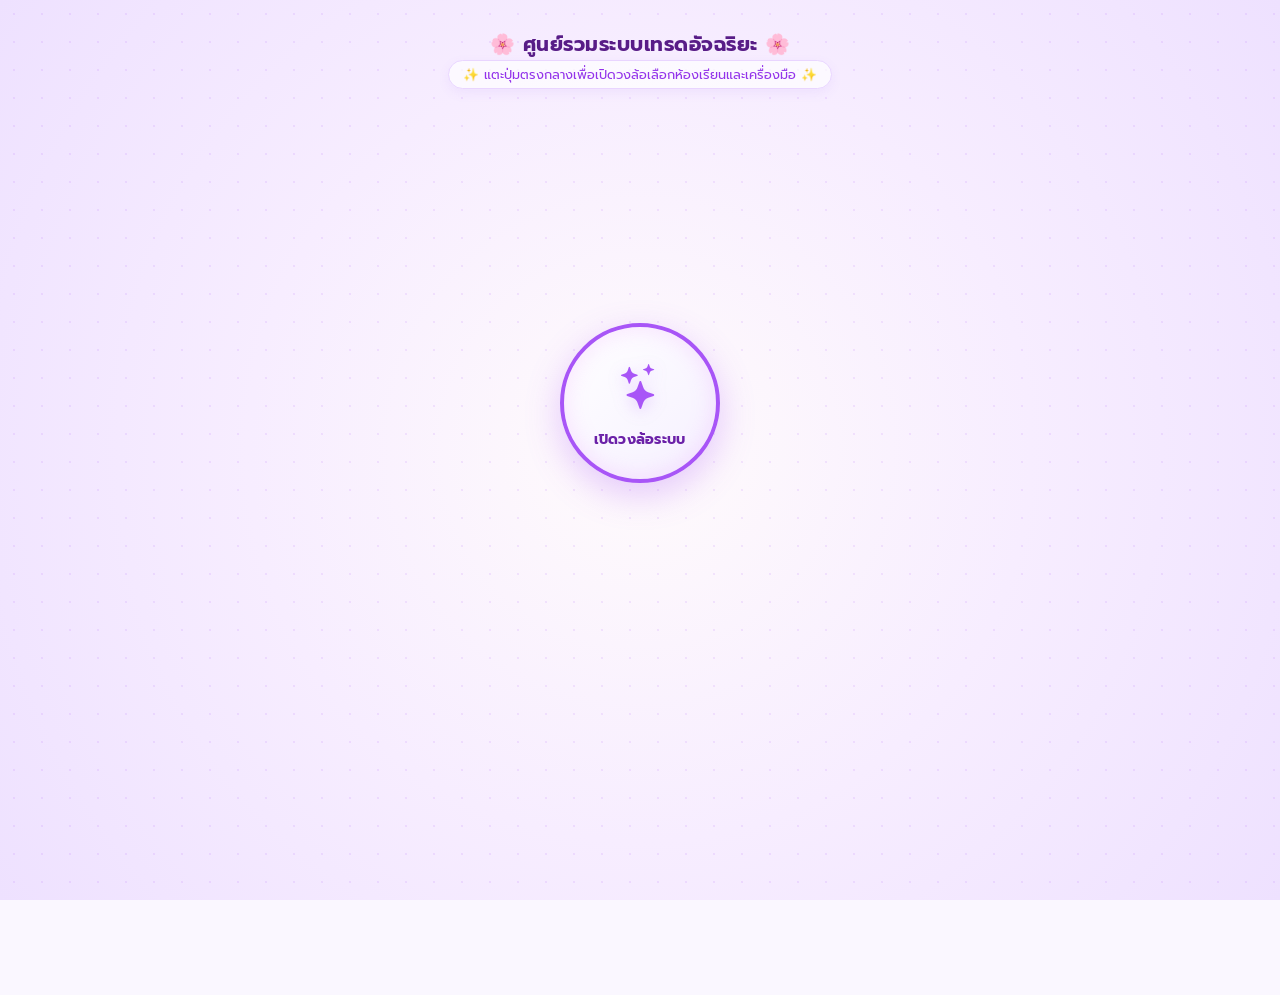
==== commit 701c83c6: "Add files via upload" ====
--- a/index.html
+++ b/index.html
@@ -3,1135 +3,476 @@
 <head>
   <meta charset="UTF-8">
   <meta name="viewport" content="width=device-width, initial-scale=1.0, maximum-scale=1.0, user-scalable=no">
-  <title>เริ่มเรียน FOREX จากศูนย์ - Pro Trading Workspace</title>
-
-  <!-- Bootstrap 5 CSS & Icons -->
-  <link href="https://cdn.jsdelivr.net/npm/bootstrap@5.3.3/dist/css/bootstrap.min.css" rel="stylesheet">
-  <link href="https://cdn.jsdelivr.net/npm/bootstrap-icons@1.11.3/font/bootstrap-icons.css" rel="stylesheet">
-  <!-- Google Font: Prompt -->
+  <title>ศูนย์รวมระบบเทรดอัจฉริยะ - วงล้อเลือกเครื่องมือ</title>
+
   <link rel="preconnect" href="https://fonts.googleapis.com">
   <link rel="preconnect" href="https://fonts.gstatic.com" crossorigin>
   <link href="https://fonts.googleapis.com/css2?family=Prompt:wght@300;400;500;600;700&display=swap" rel="stylesheet">
+  <link rel="stylesheet" href="https://cdn.jsdelivr.net/npm/bootstrap-icons@1.11.3/font/bootstrap-icons.min.css">
+  <link href="https://cdn.jsdelivr.net/npm/bootstrap@5.3.3/dist/css/bootstrap.min.css" rel="stylesheet">
   <link rel="stylesheet" href="style.css">
+
+  <style>
+    body {
+      background: radial-gradient(circle at center, #fffbfc 0%, #f7edff 50%, #eee1ff 100%);
+      color: #3b0764;
+      min-height: 100vh;
+      display: flex;
+      flex-direction: column;
+      justify-content: center;
+      align-items: center;
+      overflow: hidden;
+      position: relative;
+    }
+
+    .bg-grid {
+      position: absolute;
+      inset: 0;
+      background-image: 
+        radial-gradient(rgba(168, 85, 247, 0.12) 1.5px, transparent 1.5px);
+      background-size: 28px 28px;
+      pointer-events: none;
+    }
+
+    .header-tag {
+      position: absolute;
+      top: 32px;
+      text-align: center;
+      z-index: 10;
+      padding: 0 16px;
+      animation: fadeInDown 0.8s ease;
+    }
+
+    .header-tag h5 {
+      font-weight: 700;
+      color: #581c87;
+      margin-bottom: 4px;
+      font-size: 1.25rem;
+      letter-spacing: 0.5px;
+    }
+
+    .header-tag p {
+      font-size: 0.8rem;
+      color: #9333ea;
+      margin: 0;
+      background: rgba(255, 255, 255, 0.7);
+      padding: 4px 14px;
+      border-radius: 20px;
+      border: 1px solid #e9d5ff;
+      box-shadow: 0 4px 12px rgba(139, 92, 246, 0.08);
+    }
+
+    .hub-center-launch {
+      position: relative;
+      z-index: 20;
+      width: 160px;
+      height: 160px;
+      border-radius: 50%;
+      background: linear-gradient(135deg, #ffffff 0%, #f5f0ff 100%);
+      border: 4px solid #a855f7;
+      box-shadow: 0 12px 35px rgba(168, 85, 247, 0.3), inset 0 0 25px rgba(232, 121, 249, 0.2);
+      display: flex;
+      flex-direction: column;
+      justify-content: center;
+      align-items: center;
+      cursor: pointer;
+      transition: all 0.35s cubic-bezier(0.175, 0.885, 0.32, 1.275);
+      animation: floatBadge 3s ease-in-out infinite;
+    }
+    .hub-center-launch:hover {
+      transform: scale(1.1) rotate(3deg);
+      border-color: #9333ea;
+      box-shadow: 0 18px 45px rgba(168, 85, 247, 0.45);
+    }
+    .hub-center-launch i {
+      font-size: 2.8rem;
+      color: #a855f7;
+      transition: transform 0.4s;
+      filter: drop-shadow(0 4px 8px rgba(168, 85, 247, 0.25));
+    }
+    .hub-center-launch:hover i {
+      transform: scale(1.15) rotate(15deg);
+    }
+    .hub-center-launch span {
+      font-size: 0.88rem;
+      font-weight: 700;
+      color: #6b21a8;
+      margin-top: 6px;
+      letter-spacing: 0.3px;
+    }
+
+    @keyframes floatBadge {
+      0%, 100% { transform: translateY(0); }
+      50% { transform: translateY(-8px); }
+    }
+
+    /* วงล้อเลือกระบบ (ครบ 8 ช่องตามเดิม) */
+    .wheel-overlay {
+      position: fixed;
+      inset: 0;
+      background: rgba(76, 29, 149, 0.55);
+      backdrop-filter: blur(14px);
+      -webkit-backdrop-filter: blur(14px);
+      z-index: 100;
+      display: flex;
+      justify-content: center;
+      align-items: center;
+      opacity: 0;
+      visibility: hidden;
+      transition: opacity 0.3s ease, visibility 0.3s ease;
+      touch-action: none;
+    }
+    .wheel-overlay.active { opacity: 1; visibility: visible; }
+
+    .radial-container {
+      position: relative;
+      width: min(92vw, 470px);
+      height: min(92vw, 470px);
+      display: flex;
+      justify-content: center;
+      align-items: center;
+      transform: scale(0.8);
+      transition: transform 0.35s cubic-bezier(0.175, 0.885, 0.32, 1.275);
+    }
+    .wheel-overlay.active .radial-container { transform: scale(1); }
+
+    .wheel-svg {
+      width: 100%;
+      height: 100%;
+      position: absolute;
+      inset: 0;
+      filter: drop-shadow(0 12px 30px rgba(76, 29, 149, 0.25));
+    }
+    .wheel-slice {
+      fill: #ffffff;
+      stroke: #e9d5ff;
+      stroke-width: 2;
+      cursor: pointer;
+      transition: all 0.18s ease-out;
+    }
+    .wheel-slice.active {
+      fill: #f5f0ff;
+      stroke: #a855f7;
+      stroke-width: 3.5;
+      filter: drop-shadow(0 0 12px rgba(168, 85, 247, 0.5));
+    }
+    .wheel-slice.empty-slot {
+      fill: #fbf9ff;
+      stroke: #f3e8ff;
+    }
+    .wheel-slice.empty-slot.active {
+      fill: #f5f0ff;
+      stroke: #d8b4fe;
+    }
+
+    .slice-icon-group {
+      position: absolute;
+      pointer-events: none;
+      display: flex;
+      flex-direction: column;
+      align-items: center;
+      justify-content: center;
+      transform: translate(-50%, -50%);
+      transition: transform 0.18s ease, color 0.18s ease;
+      color: #7e22ce;
+      text-align: center;
+      width: 75px;
+    }
+    .slice-icon-group.active {
+      color: #581c87;
+      transform: translate(-50%, -50%) scale(1.15);
+      font-weight: 700;
+    }
+    .slice-icon-group i { font-size: 1.4rem; margin-bottom: 2px; color: #a855f7; }
+    .slice-icon-group.empty i { color: #d8b4fe; }
+    .slice-icon-group span { font-size: 0.62rem; white-space: nowrap; font-weight: 600; }
+
+    /* แกนกลาง Center HUD */
+    .center-hud {
+      position: relative;
+      width: min(34vw, 165px);
+      height: min(34vw, 165px);
+      border-radius: 50%;
+      background: linear-gradient(135deg, #ffffff, #fdf4ff);
+      border: 4px solid #a855f7;
+      box-shadow: 0 10px 30px rgba(168, 85, 247, 0.28);
+      display: flex;
+      flex-direction: column;
+      justify-content: center;
+      align-items: center;
+      padding: 10px;
+      text-align: center;
+      z-index: 10;
+      pointer-events: none;
+    }
+    .hud-cat {
+      font-size: 0.62rem;
+      color: #c084fc;
+      font-weight: 700;
+      text-transform: uppercase;
+      letter-spacing: 0.5px;
+    }
+    .hud-title {
+      font-size: 0.85rem;
+      font-weight: 700;
+      color: #581c87;
+      margin: 2px 0 4px 0;
+      white-space: nowrap;
+    }
+    .hud-desc {
+      font-size: 0.62rem;
+      color: #6b7280;
+      line-height: 1.25;
+      padding: 0 4px;
+    }
+
+    .close-btn {
+      position: absolute;
+      top: 24px;
+      right: 24px;
+      background: #ffffff;
+      border: 2px solid #a855f7;
+      color: #a855f7;
+      width: 46px;
+      height: 46px;
+      border-radius: 50%;
+      display: flex;
+      align-items: center;
+      justify-content: center;
+      cursor: pointer;
+      font-size: 1.2rem;
+      transition: all 0.25s;
+      z-index: 120;
+      box-shadow: 0 4px 15px rgba(168, 85, 247, 0.2);
+    }
+    .close-btn:hover {
+      background: #a855f7;
+      color: #ffffff;
+      transform: rotate(90deg) scale(1.05);
+    }
+
+    .bottom-hint {
+      position: absolute;
+      bottom: 28px;
+      font-size: 0.75rem;
+      color: #f3e8ff;
+      text-align: center;
+      width: 100%;
+      font-weight: 500;
+      background: rgba(88, 28, 135, 0.35);
+      padding: 6px 0;
+      backdrop-filter: blur(4px);
+    }
+
+    @keyframes fadeInDown {
+      from { opacity: 0; transform: translateY(-15px); }
+      to { opacity: 1; transform: translateY(0); }
+    }
+  </style>
 </head>
 <body>
 
-  <!-- ==================== TOP HEADER ==================== -->
-  <header class="container pt-3">
-    <div class="base-card d-flex justify-content-between align-items-center">
-      <button class="btn btn-hamburger" type="button" data-bs-toggle="offcanvas" data-bs-target="#sidebarMenu">
-        <i class="bi bi-list fs-5"></i>
-      </button>
-
-      <div class="text-center">
-        <span class="fw-bold fs-6 d-block text-dark">
-          <i class="bi bi-mortarboard-fill text-warning me-1"></i> FOREX PRO WORKSPACE
-        </span>
-        <small class="text-muted" style="font-size: 0.68rem;">คู่มือปฏิบัติการเทรดฉบับสมบูรณ์ 1000%</small>
+  <div class="bg-grid"></div>
+
+  <div class="header-tag">
+    <h5>🌸 ศูนย์รวมระบบเทรดอัจฉริยะ 🌸</h5>
+    <p>✨ แตะปุ่มตรงกลางเพื่อเปิดวงล้อเลือกห้องเรียนและเครื่องมือ ✨</p>
+  </div>
+
+  <button class="hub-center-launch" id="launchBtn" onclick="openWheel()">
+    <i class="bi bi-stars"></i>
+    <span>เปิดวงล้อระบบ</span>
+  </button>
+
+  <!-- OVERLAY WHEEL (ครบ 8 ช่อง: 3 ช่องจริง + 5 ช่องว่าง) -->
+  <div class="wheel-overlay" id="wheelOverlay">
+    <button class="close-btn" onclick="closeWheel()"><i class="bi bi-x-lg"></i></button>
+
+    <div class="radial-container" id="radialContainer">
+      <svg class="wheel-svg" viewBox="0 0 500 500" id="wheelSvg"></svg>
+      <div id="iconsContainer"></div>
+
+      <div class="center-hud">
+        <span class="hud-cat" id="hudCat">ช่องที่ 1</span>
+        <h4 class="hud-title" id="hudTitle">เรียนฟอเร็กซ์</h4>
+        <span class="hud-desc" id="hudDesc">4 เสาหลัก, บันทึกเทรดส่วนตัว และคลังความรู้</span>
       </div>
-
-      <span id="header-badge" class="badge bg-warning-subtle text-warning-emphasis border border-warning px-2.5 py-1" style="font-size: 0.72rem;">
-        Part 1: พื้นฐานกลไก
-      </span>
     </div>
-  </header>
-
-  <!-- ==================== OFFCANVAS SIDEBAR ==================== -->
-  <div class="offcanvas offcanvas-start" tabindex="-1" id="sidebarMenu" style="width: 350px;">
-    <div class="offcanvas-header border-bottom bg-light">
-      <h6 class="offcanvas-title fw-bold text-dark mb-0">
-        <i class="bi bi-grid-fill text-warning me-1"></i> สารบัญระบบเทรดครบวงจร
-      </h6>
-      <button type="button" class="btn-close" data-bs-dismiss="offcanvas"></button>
-    </div>
-    <div class="offcanvas-body p-3"></div>
+
+    <div class="bottom-hint">✨ เลื่อนเมาส์หรือลากนิ้วบนวงล้อเพื่อเลือก • แตะเพื่อเข้าสู่ระบบ ✨</div>
   </div>
 
-  <!-- ==================== MAIN CONTENT (4 TABS FULL DETAIL) ==================== -->
-  <main class="container mt-3">
-
-    <!-- ==================== TAB 1: พื้นฐานกลไก & คณิตศาสตร์ตลาด (FULL 1000%) ==================== -->
-    <div id="view-1" class="page-view">
-      
-      <div class="base-card mb-3 bg-white">
-        <div class="d-flex justify-content-between align-items-center mb-1">
-          <h5 class="fw-bold text-dark mb-0">📚 เสาที่ 1: กลไกตลาด & ระบบคณิตศาสตร์ Forex</h5>
-          <span class="badge bg-primary-subtle text-primary">Micro-Economics</span>
-        </div>
-        <p class="small text-muted mb-0">เข้าใจโครงสร้างการจับคู่ค่าเงิน การคำนวณมูลค่าสัญญา ความคุ้มค่า และการป้องกันการล้างพอร์ตเชิงคณิตศาสตร์</p>
-      </div>
-
-      <!-- 1.1 การแบ่งกลุ่มคู่เงิน & กลไกอัตราแลกเปลี่ยน -->
-      <div class="lesson-box">
-        <div class="d-flex justify-content-between align-items-center mb-2">
-          <h6 class="fw-bold text-dark mb-0">
-            <span class="badge bg-secondary me-1">1.1</span> กลไกคู่เงิน (Currency Pairs) & การทำกำไร 2 ฝั่ง (Two-Way Market)
-          </h6>
-          <span class="badge bg-light text-muted border">Base / Quote</span>
-        </div>
-        <p class="small text-muted mb-2">
-          Forex ไม่ใช่การซื้อสินทรัพย์เดี่ยว แต่เป็นการ <strong>"ซื้อสกุลเงินหนึ่ง พร้อมกับขายอีกสกุลเงินหนึ่งพร้อมกัน"</strong> โดยตัวหน้าคือ <strong>สกุลเงินหลัก (Base Currency)</strong> และตัวหลังคือ <strong>สกุลเงินอ้างอิง (Quote/Counter Currency)</strong>
-        </p>
-
-        <div class="row g-2 small mb-3">
-          <div class="col-md-6">
-            <div class="p-2.5 border rounded-3 bg-light h-100">
-              <strong class="text-success d-block mb-1">🟢 คำสั่ง BUY (Long Position)</strong>
-              <span class="text-muted">• คาดการณ์ว่า <strong>"ตัวหน้าจะแข็งค่าขึ้น"</strong> เมื่อเทียบกับตัวหลัง<br>• หรือราคากราฟกำลังจะวิ่งขึ้น ยิ่งกราฟพุ่งสูง กำไรยิ่งเพิ่มขึ้น</span>
-            </div>
-          </div>
-          <div class="col-md-6">
-            <div class="p-2.5 border rounded-3 bg-light h-100">
-              <strong class="text-danger d-block mb-1">🔴 คำสั่ง SELL (Short Position)</strong>
-              <span class="text-muted">• คาดการณ์ว่า <strong>"ตัวหน้าจะอ่อนค่าลง"</strong> เมื่อเทียบกับตัวหลัง<br>• สามารถทำกำไรในสภาวะตลาดขาลงได้ ยิ่งกราฟดิ่งลง กำไรยิ่งเพิ่มขึ้น</span>
-            </div>
-          </div>
-        </div>
-
-        <div class="row g-2 small mb-2">
-          <div class="col-md-4">
-            <div class="p-2.5 border rounded-3 bg-white shadow-sm h-100">
-              <strong class="text-primary d-block mb-1">1. Major Pairs (คู่เงินหลัก)</strong>
-              <span class="text-muted" style="font-size: 0.72rem;">คู่เงินที่มี USD จับคู่กับประเทศมหาอำนาจ เช่น EUR/USD, GBP/USD, USD/JPY (สเปรดแคบที่สุด สภาพคล่องสูงที่สุด วิ่งตามเทรนด์ดี)</span>
-            </div>
-          </div>
-          <div class="col-md-4">
-            <div class="p-2.5 border rounded-3 bg-white shadow-sm h-100">
-              <strong class="text-primary d-block mb-1">2. Minor / Cross Pairs</strong>
-              <span class="text-muted" style="font-size: 0.72rem;">คู่เงินหลักที่ไม่มี USD เช่น EUR/GBP, GBP/JPY, AUD/NZD (สวิงแรงในบางช่วง สเปรดปานกลาง มีรอบคลื่นชัดเจน)</span>
-            </div>
-          </div>
-          <div class="col-md-4">
-            <div class="p-2.5 border rounded-3 bg-white shadow-sm h-100">
-              <strong class="text-danger d-block mb-1">3. Commodities & Exotic</strong>
-              <span class="text-muted" style="font-size: 0.72rem;"><strong>XAU/USD (ทองคำ):</strong> สินทรัพย์ยอดนิยม วิ่งแรง กำไรไว แต่ความผันผวนสูงมาก / คู่เงินประเทศเกิดใหม่ (สเปรดกว้าง)</span>
-            </div>
-          </div>
-        </div>
-
-        <div class="example-box small text-muted">
-          <strong class="text-dark d-block mb-1">💡 ถอดรหัสราคาจริงของทองคำ (XAU/USD):</strong>
-          XAU = ทองคำบริสุทธิ์น้ำหนัก 1 ทรอยออนซ์ (ประมาณ 31.1035 กรัม), USD = สกุลเงินดอลลาร์สหรัฐ<br>
-          ถ้าราคาหน้ากระดานอยู่ที่ <strong>2,500.50</strong> หมายความว่า <em>"ทองคำ 1 ออนซ์ มีมูลค่าแลกเปลี่ยนเท่ากับ 2,500 ดอลลาร์ กับอีก 50 เซนต์"</em>
-        </div>
-      </div>
-
-      <!-- 1.2 วิธีนับระยะทาง Pip vs Point vs Pipette -->
-      <div class="lesson-box">
-        <div class="d-flex justify-content-between align-items-center mb-2">
-          <h6 class="fw-bold text-dark mb-0">
-            <span class="badge bg-secondary me-1">1.2</span> ระบบหน่วยวัดระยะทาง: Pip, Point และ Pipette
-          </h6>
-          <span class="badge bg-light text-muted border">Distance Metrics</span>
-        </div>
-        <p class="small text-muted mb-2">
-          ในตลาดโลก เราไม่บอกว่าราคาวิ่งไปกี่บาท แต่วัดระยะการเคลื่อนที่ด้วย <strong>Point (จุด)</strong> และ <strong>Pip (ปิป)</strong> เพื่อใช้คำนวณกำไรขาดทุนที่เป็นมาตรฐานสากล
-        </p>
-
-        <div class="table-responsive mb-2">
-          <table class="table table-bordered table-sm small text-center mb-0">
-            <thead class="table-light">
-              <tr>
-                <th>ประเภทสินทรัพย์</th>
-                <th>ทศนิยม</th>
-                <th>ราคาเดิม ➔ ราคาใหม่</th>
-                <th>ระยะ Point (จุด)</th>
-                <th>ระยะ Pip</th>
-              </tr>
-            </thead>
-            <tbody>
-              <tr>
-                <td class="fw-bold text-warning-emphasis">ทองคำ (XAUUSD)</td>
-                <td>2 ตำแหน่ง</td>
-                <td>2500.00 ➔ 2502.50</td>
-                <td class="text-success fw-bold">+250 จุด ($2.50)</td>
-                <td>25 Pips</td>
-              </tr>
-              <tr>
-                <td class="fw-bold text-primary">คู่เงิน 5 ตำแหน่ง (EURUSD)</td>
-                <td>5 ตำแหน่ง</td>
-                <td>1.08500 ➔ 1.08565</td>
-                <td class="text-success fw-bold">+65 จุด</td>
-                <td>6.5 Pips</td>
-              </tr>
-              <tr>
-                <td class="fw-bold text-info">คู่เงินเยน (USDJPY)</td>
-                <td>3 ตำแหน่ง</td>
-                <td>155.200 ➔ 155.600</td>
-                <td class="text-success fw-bold">+400 จุด</td>
-                <td>40 Pips</td>
-              </tr>
-            </tbody>
-          </table>
-        </div>
-        <div class="p-2 rounded-2 bg-light border small text-muted">
-          📌 <strong>กฎทองคำ:</strong> <code>1 Pip = 10 Points (จุด)</code> | ตัวเลขทศนิยมตำแหน่งสุดท้ายสุดบนหน้าจอโปรแกรม MT4/MT5 คือ <strong>Point</strong>
-        </div>
-      </div>
-
-      <!-- 1.3 ขนาดสัญญา Lot Size & การคิดกำไรขาดทุนจริง -->
-      <div class="lesson-box">
-        <div class="d-flex justify-content-between align-items-center mb-2">
-          <h6 class="fw-bold text-dark mb-0">
-            <span class="badge bg-secondary me-1">1.3</span> ขนาดสัญญา (Lot Size) & มูลค่าเงินต่อจุด (Notional Value)
-          </h6>
-          <span class="badge bg-light text-muted border">Position Sizing</span>
-        </div>
-        <p class="small text-muted mb-2">
-          <strong>Lot Size</strong> คือหน่วยบอกขนาดคำสั่งซื้อขาย ยิ่งเปิด Lot ใหญ่ มูลค่าต่อการขยับ 1 จุดจะยิ่งสูงขึ้น (ทั้งกำไรและขาดทุน)
-        </p>
-
-        <div class="row g-2 text-center small mb-2">
-          <div class="col-4">
-            <div class="p-2.5 border rounded-3 bg-light">
-              <div class="fw-bold text-dark">0.01 Lot (Micro)</div>
-              <small class="text-muted d-block" style="font-size: 0.68rem;">สัญญา 1,000 units</small>
-              <div class="text-primary fw-bold mt-1">100 จุด = $1.00</div>
-              <span class="badge bg-success-subtle text-success mt-1" style="font-size: 0.62rem;">ปลอดภัยสูงสุด</span>
-            </div>
-          </div>
-          <div class="col-4">
-            <div class="p-2.5 border rounded-3 bg-light">
-              <div class="fw-bold text-dark">0.10 Lot (Mini)</div>
-              <small class="text-muted d-block" style="font-size: 0.68rem;">สัญญา 10,000 units</small>
-              <div class="text-warning-emphasis fw-bold mt-1">100 จุด = $10.00</div>
-              <span class="badge bg-warning-subtle text-warning-emphasis mt-1" style="font-size: 0.62rem;">ปานกลาง</span>
-            </div>
-          </div>
-          <div class="col-4">
-            <div class="p-2.5 border rounded-3 bg-light">
-              <div class="fw-bold text-dark">1.00 Lot (Standard)</div>
-              <small class="text-muted d-block" style="font-size: 0.68rem;">สัญญา 100,000 units</small>
-              <div class="text-danger fw-bold mt-1">100 จุด = $100.00</div>
-              <span class="badge bg-danger-subtle text-danger mt-1" style="font-size: 0.62rem;">เสี่ยงสูงมาก</span>
-            </div>
-          </div>
-        </div>
-
-        <div class="example-box small text-muted">
-          <strong class="text-dark d-block mb-1">🧮 สูตรคำนวณกำไร/ขาดทุนจริง:</strong>
-          <code>กำไร/ขาดทุน ($) = ขนาด Lot × ระยะทางที่ราคาวิ่ง (Points)</code><br>
-          • <strong>ตัวอย่าง:</strong> เปิด BUY ทองคำ <strong>0.05 Lot</strong> ที่ราคา 2,500.00 แล้วไปปิดทำกำไรที่ 2,508.00 (ราคาวิ่งบวกขึ้น 800 จุด)<br>
-          • <strong>ผลลัพธ์:</strong> <code>0.05 × 800 = +$40.00 ดอลลาร์</code>
-        </div>
-      </div>
-
-      <!-- 1.4 ประเภทคำสั่งซื้อขาย Order Types -->
-      <div class="lesson-box">
-        <h6 class="fw-bold text-dark mb-2">
-          <span class="badge bg-secondary me-1">1.4</span> คำสั่งซื้อขาย 6 ประเภท (Market & Pending Orders)
-        </h6>
-        <div class="row g-2 small">
-          <div class="col-12 col-md-6">
-            <div class="p-2.5 border rounded-3 bg-light h-100">
-              <strong class="text-dark d-block mb-1">⚡ 1. Market Execution (เข้าทันที)</strong>
-              <span class="text-muted">• <strong>Buy:</strong> ซื้อทันทีที่ราคา Ask ปัจจุบัน (มองว่าราคาจะขึ้น)<br>• <strong>Sell:</strong> ขายทันทีที่ราคา Bid ปัจจุบัน (มองว่าราคาจะลง)</span>
-            </div>
-          </div>
-          <div class="col-12 col-md-6">
-            <div class="p-2.5 border rounded-3 bg-light h-100">
-              <strong class="text-dark d-block mb-1">⏳ 2. Limit Orders (ดักย่อ / ดักเด้ง)</strong>
-              <span class="text-muted">• <strong>Buy Limit:</strong> ตั้งดักซื้อใต้ราคาปัจจุบัน (รอราคาย่อตัวลงมาชนแนวรับ)<br>• <strong>Sell Limit:</strong> ตั้งดักขายเหนือราคาปัจจุบัน (รอราคาดีดตัวขึ้นไปชนแนวต้าน)</span>
-            </div>
-          </div>
-          <div class="col-12">
-            <div class="p-2.5 border rounded-3 bg-light">
-              <strong class="text-dark d-block mb-1">🚀 3. Stop Orders (ดักตามน้ำเมื่อเบรกเอาต์)</strong>
-              <span class="text-muted">• <strong>Buy Stop:</strong> ตั้งดักซื้อเหนือราคาปัจจุบัน เมื่อราคาวิ่งทะลุแนวต้านขึ้นไป ระบบจะเปิด BUY ตามทันที<br>• <strong>Sell Stop:</strong> ตั้งดักขายใต้ราคาปัจจุบัน เมื่อราคาทุบทะลุแนวรับลงมา ระบบจะเปิด SELL ตามทันที</span>
-            </div>
-          </div>
-        </div>
-      </div>
-
-      <!-- 1.5 กลไก Bid, Ask, Spread -->
-      <div class="lesson-box">
-        <h6 class="fw-bold text-dark mb-2">
-          <span class="badge bg-secondary me-1">1.5</span> Bid, Ask & ทำไมเปิดออเดอร์แล้วติดลบทันที? (Spread Markup)
-        </h6>
-        <div class="row g-2 small mb-2">
-          <div class="col-6">
-            <div class="p-2 border rounded-3 bg-light text-center">
-              <strong class="text-primary d-block">Bid (ราคาเสนอซื้อ)</strong>
-              <span class="text-muted">ราคาที่โบรกเกอร์รับซื้อจากเรา (ใช้ตอนกด SELL และตอนปิดไม้ BUY)</span>
-            </div>
-          </div>
-          <div class="col-6">
-            <div class="p-2 border rounded-3 bg-light text-center">
-              <strong class="text-primary d-block">Ask (ราคาเสนอขาย)</strong>
-              <span class="text-muted">ราคาที่โบรกเกอร์ขายให้เรา (ใช้ตอนกด BUY และตอนปิดไม้ SELL)</span>
-            </div>
-          </div>
-        </div>
-        <div class="example-box small text-muted">
-          📌 <strong>ส่วนต่าง Ask - Bid = Spread:</strong> เปรียบเสมือนเวลาซื้อทองที่ร้านทอง ราคาขายออกจะแพงกว่าราคารับซื้อคืนเสมอ ดังนั้นเมื่อเปิดออเดอร์ ออเดอร์จะเริ่มจากติดลบค่า Spread ก่อน เมื่อราคาวิ่งเลยจุดคุ้มทุนจึงเริ่มกลายเป็นกำไร
-        </div>
-      </div>
-
-      <!-- 1.6 โครงสร้างพอร์ต & Margin Mathematics -->
-      <div class="lesson-box">
-        <div class="d-flex justify-content-between align-items-center mb-2">
-          <h6 class="fw-bold text-dark mb-0">
-            <span class="badge bg-secondary me-1">1.6</span> โครงสร้างเงินทุน & คณิตศาสตร์ Margin (ป้องกันพอร์ตแตก)
-          </h6>
-          <span class="badge bg-danger text-white">Risk Protocol</span>
-        </div>
-        
-        <ul class="small text-muted ps-3 mb-2 space-y-1">
-          <li><strong>Balance (ยอดเงินจริง):</strong> เงินทุนคงเหลือจริงในบัญชี (ไม่รวมผลกำไร/ขาดทุนของไม้ที่กำลังวิ่ง)</li>
-          <li><strong>Equity (มูลค่าสุทธิ):</strong> เงินทุนรวมผลกำไร/ขาดทุนแบบ Real-time (<code>Equity = Balance + Floating P&L</code>)</li>
-          <li><strong>Margin (หลักประกัน):</strong> เงินที่โบรกเกอร์ล็อกไว้เพื่อค้ำประกันออเดอร์ (<code>Margin = (Lot × Contract Size × Price) ÷ Leverage</code>)</li>
-          <li><strong>Free Margin (หลักประกันคงเหลือ):</strong> เงินที่เหลือสำหรับเปิดไม้ใหม่ หรือใช้ทนลาก (<code>Equity - Margin</code>)</li>
-          <li><strong>Margin Level (% ดัชนีความปลอดภัย):</strong> ยิ่งสูงยิ่งปลอดภัย (<code>Margin Level = (Equity ÷ Margin) × 100</code>)</li>
-        </ul>
-
-        <div class="alert alert-danger py-2 px-3 small mb-0 rounded-3 border-danger">
-          ⚠️ <strong>จุดล้างพอร์ต (Stop Out Level):</strong> หาก Margin Level ลดลงต่ำกว่า 20% - 50% (ขึ้นอยู่กับโบรกเกอร์) ระบบจะบังคับปิดออเดอร์ทิ้งทีละไม้โดยอัตโนมัติเพื่อป้องกันยอดเงินติดลบ
-        </div>
-      </div>
-
-      <!-- 1.7 ค่าธรรมเนียมแฝง -->
-      <div class="lesson-box">
-        <h6 class="fw-bold text-dark mb-2">
-          <span class="badge bg-secondary me-1">1.7</span> 3 ค่าธรรมเนียมแฝงที่ต้องระวัง (Commission, Swap & Slippage)
-        </h6>
-        <div class="row g-2 small">
-          <div class="col-md-4">
-            <div class="p-2.5 border rounded-3 bg-light h-100">
-              <strong class="text-dark d-block">1. Commission</strong>
-              <span class="text-muted">ค่าคอมมิชชั่นต่อ Lot มักคิดในบัญชี ECN/Raw Spread ที่ให้สเปรด 0.0</span>
-            </div>
-          </div>
-          <div class="col-md-4">
-            <div class="p-2.5 border rounded-3 bg-light h-100">
-              <strong class="text-dark d-block">2. Swap & Triple Swap</strong>
-              <span class="text-muted">ดอกเบี้ยถือข้ามคืน (มีทั้งบวกและลบ) | 🔥 <strong>คืนวันพุธคิด Swap 3 เท่า</strong> เพื่อชดเชยวันหยุดเสาร์-อาทิตย์</span>
-            </div>
-          </div>
-          <div class="col-md-4">
-            <div class="p-2.5 border rounded-3 bg-light h-100">
-              <strong class="text-dark d-block">3. Slippage (ราคาข้าม)</strong>
-              <span class="text-muted">ส่วนต่างราคาที่สั่งกับราคาที่ได้จริง มักเกิดช่วงข่าวกล่องแดงแรงที่สภาพคล่องขาดช่วง</span>
-            </div>
-          </div>
-        </div>
-      </div>
-
-      <!-- 1.8 รอบเวลาตลาดโลก -->
-      <div class="lesson-box mb-3">
-        <h6 class="fw-bold text-dark mb-2">
-          <span class="badge bg-secondary me-1">1.8</span> 4 รอบเวลาตลาดการเงินโลก & Golden Hours (เวลาไทย)
-        </h6>
-        <div class="row g-2 text-center small mb-2">
-          <div class="col-6 col-md-3">
-            <div class="p-2 border rounded-3 bg-light">
-              <div class="fw-bold">🇦🇺 ซิดนีย์</div>
-              <small class="text-muted d-block">04:00 - 13:00</small>
-              <span class="badge bg-secondary text-light mt-1" style="font-size: 0.65rem;">สเปรดกว้างช่วงเปิด</span>
-            </div>
-          </div>
-          <div class="col-6 col-md-3">
-            <div class="p-2 border rounded-3 bg-light">
-              <div class="fw-bold">🇯🇵 โตเกียว</div>
-              <small class="text-muted d-block">06:00 - 15:00</small>
-              <span class="badge bg-secondary text-light mt-1" style="font-size: 0.65rem;">กรอบแคบ/ไซด์เวย์</span>
-            </div>
-          </div>
-          <div class="col-6 col-md-3">
-            <div class="p-2 border rounded-3 bg-light">
-              <div class="fw-bold">🇬🇧 ลอนดอน</div>
-              <small class="text-muted d-block">14:00 - 23:00</small>
-              <span class="badge bg-primary text-light mt-1" style="font-size: 0.65rem;">วอลุ่มสูง/เริ่มเทรนด์</span>
-            </div>
-          </div>
-          <div class="col-6 col-md-3">
-            <div class="p-2 border rounded-3 bg-light">
-              <div class="fw-bold">🇺🇸 นิวยอร์ก</div>
-              <small class="text-muted d-block">19:00 - 04:00</small>
-              <span class="badge bg-danger text-light mt-1" style="font-size: 0.65rem;">ผันผวนสูงสุด</span>
-            </div>
-          </div>
-        </div>
-        <div class="example-box small text-muted">
-          🎯 <strong>Golden Hours (19:00 - 22:00 น.):</strong> ตลาดลอนดอนและนิวยอร์กเปิดซ้อนกัน มีวอลุ่มมากกว่า 70% ของโลก ราคาทองคำและคู่เงิน USD วิ่งเป็นเทรนด์แรงที่สุด
-        </div>
-      </div>
-
-    </div>
-
-    <!-- ==================== TAB 2: การอ่านกราฟ & SMC (FULL 1000%) ==================== -->
-    <div id="view-2" class="page-view d-none">
-      
-      <div class="base-card mb-3 bg-white">
-        <div class="d-flex justify-content-between align-items-center mb-1">
-          <h5 class="fw-bold text-dark mb-0">📈 เสาที่ 2: การอ่านกราฟ & Smart Money Concepts</h5>
-          <span class="badge bg-success-subtle text-success">Price Action Pro</span>
-        </div>
-        <p class="small text-muted mb-0">เจาะลึกจิตวิทยาโครงสร้างราคา การตามรอยรายใหญ่ (Order Blocks, FVG, Liquidity Sweeps) และการวิเคราะห์หลายไทม์เฟรม</p>
-      </div>
-
-      <!-- 2.1 โครงสร้างแนวโน้มราคา Market Structure -->
-      <div class="lesson-box">
-        <h6 class="fw-bold text-dark mb-2">
-          <span class="badge bg-secondary me-1">2.1</span> โครงสร้างแนวโน้มราคา (Market Structure: HH, HL, LH, LL)
-        </h6>
-        <div class="row g-2 small mb-2">
-          <div class="col-md-4">
-            <div class="p-2.5 border rounded-3 bg-light h-100">
-              <strong class="text-success d-block mb-1">📈 เทรนด์ขาขึ้น (Uptrend)</strong>
-              <span class="text-muted">ยก <span class="structure-tag bg-success text-white">HH</span> (Higher High) และยก <span class="structure-tag bg-success text-white">HL</span> (Higher Low) สูงขึ้นเรื่อยๆ ➔ <em>รอ BUY ที่ HL</em></span>
-            </div>
-          </div>
-          <div class="col-md-4">
-            <div class="p-2.5 border rounded-3 bg-light h-100">
-              <strong class="text-danger d-block mb-1">📉 เทรนด์ขาลง (Downtrend)</strong>
-              <span class="text-muted">ทำ <span class="structure-tag bg-danger text-white">LL</span> (Lower Low) และทำ <span class="structure-tag bg-danger text-white">LH</span> (Lower High) ต่ำลงเรื่อยๆ ➔ <em>รอ SELL ที่ LH</em></span>
-            </div>
-          </div>
-          <div class="col-md-4">
-            <div class="p-2.5 border rounded-3 bg-light h-100">
-              <strong class="text-secondary d-block mb-1">↔️ ไซด์เวย์ (Sideways / Consolidation)</strong>
-              <span class="text-muted">ราคาวิ่งบีบในกรอบ ไม่ทำ High ใหม่ และไม่หลุด Low เดิม สะสมพลังเพื่อเตรียมระเบิดเทรนด์</span>
-            </div>
-          </div>
-        </div>
-      </div>
-
-      <!-- 2.2 BOS vs CHoCH vs Liquidity Sweep -->
-      <div class="lesson-box">
-        <h6 class="fw-bold text-dark mb-2">
-          <span class="badge bg-secondary me-1">2.2</span> การทะลุโครงสร้าง (BOS) vs สัญญาณเปลี่ยนทิศ (CHoCH) vs ล้างสภาพคล่อง (Sweep)
-        </h6>
-        <div class="row g-2 small">
-          <div class="col-md-4">
-            <div class="p-2.5 border rounded-3 bg-light h-100">
-              <strong class="text-primary d-block mb-1">🚀 BOS (Break of Structure)</strong>
-              <p class="text-muted mb-0">เนื้อเทียนปิดทะลุ High เดิม (ในขาขึ้น) หรือ Low เดิม (ในขาลง) ยืนยันว่า <strong>เทรนด์เดิมแข็งแกร่งและจะไปต่อ</strong></p>
-            </div>
-          </div>
-          <div class="col-md-4">
-            <div class="p-2.5 border rounded-3 bg-light h-100">
-              <strong class="text-warning-emphasis d-block mb-1">🔄 CHoCH (Change of Character)</strong>
-              <p class="text-muted mb-0">ราคาหลุดจุดสวิงสำคัญแรก เตือนว่าโครงสร้างพังทลาย และมีโอกาส <strong>กลับทิศทางเป็นเทรนด์ใหม่</strong></p>
-            </div>
-          </div>
-          <div class="col-md-4">
-            <div class="p-2.5 border rounded-3 bg-light h-100">
-              <strong class="text-danger d-block mb-1">🎯 Liquidity Sweep (กวาด SL)</strong>
-              <p class="text-muted mb-0">ทิ้งเฉพาะไส้เทียนทะลุแนวรับ-ต้าน แล้วปิดแท่งมุดกลับเข้ากรอบ สถาบันเข้าล่า Stop Loss เม่าแล้วดึงราคากลับ</p>
-            </div>
-          </div>
-        </div>
-      </div>
-
-      <!-- 2.3 SMC: Order Block & Fair Value Gap -->
-      <div class="lesson-box">
-        <h6 class="fw-bold text-dark mb-2">
-          <span class="badge bg-secondary me-1">2.3</span> ท่าไม้ตายสถาบัน: Order Block (OB) & Fair Value Gap (FVG)
-        </h6>
-        <div class="row g-2 small">
-          <div class="col-md-6">
-            <div class="p-2.5 border rounded-3 bg-light h-100">
-              <strong class="text-dark d-block mb-1">🧱 Order Block (OB)</strong>
-              <span class="text-muted">• <strong>Bullish OB:</strong> แท่งแดงสุดท้ายก่อนเกิดการระเบิดราคาพุ่งขึ้นอย่างรุนแรง (BOS)<br>• <strong>Bearish OB:</strong> แท่งเขียวสุดท้ายก่อนเกิดการทุบราคาร่วงลงอย่างรุนแรง</span>
-            </div>
-          </div>
-          <div class="col-md-6">
-            <div class="p-2.5 border rounded-3 bg-light h-100">
-              <strong class="text-dark d-block mb-1">⚡ Fair Value Gap (FVG / Imbalance)</strong>
-              <span class="text-muted">• ช่องว่างระหว่างไส้เทียนแท่งที่ 1 และ 3 ที่เกิดจากแท่งที่ 2 วิ่งเร็วเกินไปจนคำสั่งไม่สมดุล<br>• ราคามักถูกดึงกลับมาเป็นแม่เหล็กเพื่อเติมเต็มคำสั่งซื้อขายที่ตกค้าง</span>
-            </div>
-          </div>
-        </div>
-      </div>
-
-      <!-- 2.4 Premium vs Discount Zone -->
-      <div class="lesson-box">
-        <h6 class="fw-bold text-dark mb-2">
-          <span class="badge bg-secondary me-1">2.4</span> การแบ่งโซนต้นทุน: Premium vs Discount (Fibo Equilibrium)
-        </h6>
-        <p class="small text-muted mb-2">กฎเหล็กของธุรกิจและสถาบัน: <em>"ห้ามซื้อของแพง และห้ามขายของถูก"</em> ใช้ระดับ Fibonacci 50% แบ่งครึ่งสวิงราคา</p>
-        <div class="row g-2 small text-center">
-          <div class="col-6">
-            <div class="p-2 border rounded-3 bg-danger-subtle border-danger-subtle">
-              <strong class="text-danger d-block">Premium Zone (> 50%)</strong>
-              <small class="text-muted">โซนของแพง: <strong>โฟกัสเฉพาะหน้า SELL</strong></small>
-            </div>
-          </div>
-          <div class="col-6">
-            <div class="p-2 border rounded-3 bg-success-subtle border-success-subtle">
-              <strong class="text-success d-block">Discount Zone (< 50%)</strong>
-              <small class="text-muted">โซนของถูก: <strong>โฟกัสเฉพาะหน้า BUY (OTE 61.8%-78.6%)</strong></small>
-            </div>
-          </div>
-        </div>
-      </div>
-
-      <!-- 2.5 Multi-Timeframe Analysis Top-Down -->
-      <div class="lesson-box">
-        <h6 class="fw-bold text-dark mb-2">
-          <span class="badge bg-secondary me-1">2.5</span> การวิเคราะห์หลายไทม์เฟรม (Top-Down Multi-Timeframe Analysis)
-        </h6>
-        <div class="row g-2 small text-center">
-          <div class="col-4">
-            <div class="p-2.5 border rounded-3 bg-light">
-              <div class="fw-bold text-primary">1. Macro (D1 / H4)</div>
-              <small class="text-muted d-block mt-1">ดูแนวโน้มใหญ่ & กำหนด Bias ว่าวันนี้จะ BUY หรือ SELL</small>
-            </div>
-          </div>
-          <div class="col-4">
-            <div class="p-2.5 border rounded-3 bg-light">
-              <div class="fw-bold text-warning-emphasis">2. Setup (H1 / M15)</div>
-              <small class="text-muted d-block mt-1">หาโซนได้เปรียบ POI (Order Block, S/R Flip, FVG)</small>
-            </div>
-          </div>
-          <div class="col-4">
-            <div class="p-2.5 border rounded-3 bg-light">
-              <div class="fw-bold text-success">3. Trigger (M5 / M1)</div>
-              <small class="text-muted d-block mt-1">หาแท่งเทียนกลับตัว (Hammer / Engulfing / CHoCH) เพื่อยิงออเดอร์</small>
-            </div>
-          </div>
-        </div>
-      </div>
-
-      <!-- 2.6 กราฟสด TradingView Real-Time -->
-      <div class="lesson-box mb-3">
-        <div class="d-flex justify-content-between align-items-center mb-2">
-          <h6 class="fw-bold text-dark mb-0"><span class="badge bg-secondary me-1">2.6</span> ฝึกวิเคราะห์กราฟสด (XAUUSD Live Chart)</h6>
-          <span class="badge bg-success-subtle text-success">Live Stream</span>
-        </div>
-        <div style="height: 420px; border-radius: 12px; overflow: hidden; border: 1px solid #e7e5e4;">
-          <iframe 
-            src="https://s.tradingview.com/widgetembed/?frameElementId=tv_study_desk&symbol=OANDA%3AXAUUSD&interval=15&theme=light&style=1&timezone=Asia%2FBangkok&locale=th_TH"
-            style="width: 100%; height: 100%; border: 0;"
-            scrolling="no">
-          </iframe>
-        </div>
-      </div>
-
-    </div>
-
-    <!-- ==================== TAB 3: การบริหารเงินทุน & จิตวิทยา (FULL 1000%) ==================== -->
-    <div id="view-3" class="page-view d-none">
-      
-      <div class="base-card mb-3 bg-white">
-        <div class="d-flex justify-content-between align-items-center mb-1">
-          <h5 class="fw-bold text-dark mb-0">🛡️ เสาที่ 3: การบริหารความเสี่ยง & จิตวิทยาเทรดเดอร์</h5>
-          <span class="badge bg-danger-subtle text-danger">Capital Preservation</span>
-        </div>
-        <p class="small text-muted mb-0">วิเคราะห์กราฟแม่นแค่ไหน ถ้าคุมความเสี่ยงไม่เป็น พอร์ตก็แตกได้ | การอยู่รอดในระยะยาวขึ้นอยู่กับคณิตศาสตร์ความเสี่ยง 100%</p>
-      </div>
-
-      <!-- 3.1 Pro Interactive Calculator Tool -->
-      <div class="lesson-box" style="background: linear-gradient(180deg, #ffffff 0%, #fffbf7 100%);">
-        <div class="d-flex justify-content-between align-items-center mb-3">
-          <h6 class="fw-bold text-dark mb-0">
-            <span class="badge bg-warning-subtle text-warning-emphasis me-1">Pro Tool</span> 🧮 เครื่องคำนวณ Lot Size, มูลค่าความเสี่ยง & RR
-          </h6>
-          <span class="badge bg-dark text-white">XAUUSD / Forex</span>
-        </div>
-
-        <div class="row g-3 mb-3">
-          <div class="col-6 col-md-3">
-            <label class="small text-muted mb-1 fw-bold">ทุนในพอร์ต ($)</label>
-            <input type="number" id="calc-balance" class="form-control" value="500">
-          </div>
-          <div class="col-6 col-md-3">
-            <label class="small text-muted mb-1 fw-bold">ยอมเสี่ยงต่อไม้ (%)</label>
-            <input type="number" id="calc-risk" class="form-control" value="2" step="0.5">
-          </div>
-          <div class="col-6 col-md-3">
-            <label class="small text-muted mb-1 fw-bold">ระยะ Stop Loss (จุด)</label>
-            <input type="number" id="calc-sl-pts" class="form-control" value="300" placeholder="เช่น 300 จุด ($3 ทอง)">
-          </div>
-          <div class="col-6 col-md-3">
-            <label class="small text-muted mb-1 fw-bold">เป้า Take Profit (จุด)</label>
-            <input type="number" id="calc-tp-pts" class="form-control" value="600" placeholder="เช่น 600 จุด ($6 ทอง)">
-          </div>
-        </div>
-
-        <button onclick="calcMM()" class="btn btn-orange-action w-100 py-2.5 mb-3 shadow-sm">
-          คำนวณขนาด Lot ที่ปลอดภัย & ตรวจสอบความคุ้มค่า ⚡
-        </button>
-
-        <div class="p-3 bg-white rounded-3 border border-warning shadow-sm text-center">
-          <div class="row g-2 align-items-center">
-            <div class="col-6 col-md-3 border-end">
-              <small class="text-muted d-block" style="font-size: 0.7rem;">ขนาด Lot ที่ต้องเปิด</small>
-              <span id="res-lot-size" class="fs-4 fw-bold text-primary">0.03 Lot</span>
-            </div>
-            <div class="col-6 col-md-3 border-end">
-              <small class="text-muted d-block" style="font-size: 0.7rem;">ยอมขาดทุนสูงสุด (Risk $)</small>
-              <span id="res-risk-usd" class="fs-5 fw-bold text-danger">-$10.00</span>
-            </div>
-            <div class="col-6 col-md-3 border-end">
-              <small class="text-muted d-block" style="font-size: 0.7rem;">กำไรเมื่อชนเป้า (Reward $)</small>
-              <span id="res-reward-usd" class="fs-5 fw-bold text-success">+$20.00</span>
-            </div>
-            <div class="col-6 col-md-3">
-              <small class="text-muted d-block" style="font-size: 0.7rem;">อัตราความคุ้มค่า RR</small>
-              <span id="res-rr-ratio" class="fs-5 fw-bold text-warning-emphasis">1 : 2.0</span>
-            </div>
-          </div>
-        </div>
-      </div>
-
-      <!-- 3.2 กฎ 1% - 2% Rule -->
-      <div class="lesson-box">
-        <h6 class="fw-bold text-dark mb-2">
-          <span class="badge bg-secondary me-1">3.1</span> กฎเหล็กความเสี่ยง 1% - 2% Rule (Risk per Trade)
-        </h6>
-        <div class="row g-2 small mb-2">
-          <div class="col-md-6">
-            <div class="p-2.5 border rounded-3 bg-light h-100">
-              <strong class="text-primary d-block mb-1">ทำไมต้องเสี่ยงไม่เกิน 1-2%?</strong>
-              <span class="text-muted">หากเสี่ยงไม้ละ 2% คุณต้อง <strong>แพ้ติดต่อกันถึง 50 ไม้รวด</strong> พอร์ตถึงจะแตก ซึ่งในทางสถิติแทบเป็นไปไม่ได้เลย ทำให้คุณอยู่รอดในตลาดได้ยาวนาน</span>
-            </div>
-          </div>
-          <div class="col-md-6">
-            <div class="p-2.5 border rounded-3 bg-light h-100">
-              <strong class="text-danger d-block mb-1">อันตรายของการ Overlot (เสี่ยง 10-20%)</strong>
-              <span class="text-muted">หากเสี่ยงไม้ละ 20% คุณแพ้ติดต่อกันเพียงแค่ <strong>4-5 ครั้ง</strong> พอร์ตจะเสียหายไปกว่า 70% และแทบเป็นไปไม่ได้ที่จะทำกำไรกู้พอร์ตกลับคืนมา</span>
-            </div>
-          </div>
-        </div>
-      </div>
-
-      <!-- 3.3 Win Rate vs Risk-Reward Matrix -->
-      <div class="lesson-box">
-        <h6 class="fw-bold text-dark mb-2">
-          <span class="badge bg-secondary me-1">3.2</span> ตารางความสัมพันธ์ Win Rate vs Risk-Reward Ratio (RR)
-        </h6>
-        <p class="small text-muted mb-2">ความจริงที่มือใหม่ไม่รู้: <em>"คุณไม่จำเป็นต้องเทรดชนะ 80-90% เพื่อให้พอร์ตโต"</em></p>
-        <div class="table-responsive mb-2">
-          <table class="table table-bordered table-sm small text-center mb-0">
-            <thead class="table-light">
-              <tr>
-                <th>อัตราทด RR</th>
-                <th>Win Rate ขั้นต่ำที่ "เท่าทุน"</th>
-                <th>ถ้าชนะเพียง 50% พอร์ตจะเป็นอย่างไร? (100 ไม้)</th>
-              </tr>
-            </thead>
-            <tbody>
-              <tr>
-                <td><strong>1 : 1</strong></td>
-                <td>50.0%</td>
-                <td class="text-muted">เท่าทุนพอดี (0R)</td>
-              </tr>
-              <tr class="table-warning">
-                <td class="fw-bold text-primary">1 : 2</td>
-                <td class="fw-bold text-success">33.3%</td>
-                <td class="text-success fw-bold">พอร์ตเติบโตมหาศาล (+50R หรือกำไร +50 เท่าของความเสี่ยง!)</td>
-              </tr>
-              <tr>
-                <td class="fw-bold text-primary">1 : 3</td>
-                <td class="fw-bold text-success">25.0%</td>
-                <td class="text-success fw-bold">พอร์ตโตเร็วมาก (+100R!) ชนะแค่ 3 ใน 10 ไม้ก็กำไร</td>
-              </tr>
-            </tbody>
-          </table>
-        </div>
-      </div>
-
-      <!-- 3.4 Drawdown Recovery Matrix -->
-      <div class="lesson-box">
-        <h6 class="fw-bold text-dark mb-2">
-          <span class="badge bg-secondary me-1">3.3</span> Drawdown Recovery Matrix (ตารางเตือนสตินักเทรด)
-        </h6>
-        <div class="table-responsive mb-2">
-          <table class="table table-bordered table-sm small text-center mb-0">
-            <thead class="table-light">
-              <tr>
-                <th>พอร์ตเสียหาย (Drawdown %)</th>
-                <th>กำไรที่ต้องทำคืนเพื่อกลับมาเท่าทุน</th>
-                <th>ระดับความยากทางจิตวิทยา</th>
-              </tr>
-            </thead>
-            <tbody>
-              <tr><td>-10%</td><td>+11.1%</td><td><span class="badge bg-success-subtle text-success">ปกติ</span></td></tr>
-              <tr><td>-20%</td><td>+25.0%</td><td><span class="badge bg-info-subtle text-info-emphasis">ปานกลาง</span></td></tr>
-              <tr><td>-30%</td><td>+42.9%</td><td><span class="badge bg-warning-subtle text-warning-emphasis">เริ่มยาก</span></td></tr>
-              <tr class="table-warning">
-                <td class="text-danger fw-bold">-50% (ทุน $1,000 เหลือ $500)</td>
-                <td class="text-danger fw-bold">+100.0% (ต้องทำกำไร 1 เท่าตัว!)</td>
-                <td><span class="badge bg-danger text-white">ยากมาก</span></td>
-              </tr>
-              <tr class="table-danger">
-                <td class="text-danger fw-bold">-80% (ทุน $1,000 เหลือ $200)</td>
-                <td class="text-danger fw-bold">+400.0% (ต้องทำกำไร 4 เท่าตัว!)</td>
-                <td><span class="badge bg-dark text-white">แทบเป็นไปไม่ได้</span></td>
-              </tr>
-            </tbody>
-          </table>
-        </div>
-      </div>
-
-      <!-- 3.5 5 กับดักจิตวิทยาที่ทำให้พอร์ตแตก -->
-      <div class="lesson-box mb-3">
-        <h6 class="fw-bold text-dark mb-2">
-          <span class="badge bg-secondary me-1">3.4</span> 5 กับดักจิตวิทยาที่ล้างพอร์ตนักเทรดมากที่สุด
-        </h6>
-        <div class="row g-2 small">
-          <div class="col-md-4">
-            <div class="p-2.5 border rounded-3 bg-light h-100">
-              <strong class="text-danger d-block mb-1">🔥 1. Revenge Trading (เทรดล้างแค้น)</strong>
-              <p class="text-muted mb-0">เพิ่งโดน Stop Loss แล้วอารมณ์เสีย รีบเปิดออเดอร์สวนทันทีเพื่อเอาคืน ทำให้เสียซ้ำซ้อน</p>
-            </div>
-          </div>
-          <div class="col-md-4">
-            <div class="p-2.5 border rounded-3 bg-light h-100">
-              <strong class="text-danger d-block mb-1">💣 2. Martingale (เบิ้ล Lot สวนเทรนด์)</strong>
-              <p class="text-muted mb-0">ผิดทางแล้วเพิ่มขนาด Lot 2x 4x 8x เพื่อหวังให้ราคาเด้งนิดเดียวแล้วเท่าทุน สุดท้ายลากพอร์ตระเบิด</p>
-            </div>
-          </div>
-          <div class="col-md-4">
-            <div class="p-2.5 border rounded-3 bg-light h-100">
-              <strong class="text-danger d-block mb-1">🚫 3. Moving SL (เลื่อน SL หนี)</strong>
-              <p class="text-muted mb-0">เมื่อราคาใกล้ชน Stop Loss กลับเลื่อนหนีเรื่อยๆ เพราะรับความพ่ายแพ้ไม่ได้ จนขาดทุนกู่ไม่กลับ</p>
-            </div>
-          </div>
-          <div class="col-md-6">
-            <div class="p-2.5 border rounded-3 bg-light h-100">
-              <strong class="text-danger d-block mb-1">😱 4. FOMO (Fear of Missing Out)</strong>
-              <p class="text-muted mb-0">เห็นแท่งเขียวยาวพุ่งไปแล้วกลัวตกรถ รีบกระโดดเข้าซื้อกลางทาง สุดท้ายติดดอยที่ปลายไส้</p>
-            </div>
-          </div>
-          <div class="col-md-6">
-            <div class="p-2.5 border rounded-3 bg-light h-100">
-              <strong class="text-danger d-block mb-1">⚡ 5. Overtrading (เทรดมากเกินไป)</strong>
-              <p class="text-muted mb-0">นั่งเฝ้าจอตลอดเวลาจนคันมือ หาจังหวะเข้าเทรดในจุดที่ไม่มีความได้เปรียบ เสียค่าสเปรดฟรี</p>
-            </div>
-          </div>
-        </div>
-      </div>
-
-    </div>
-
-    <!-- ==================== TAB 4: ระบบเทรด & JOURNAL PRO (FULL 1000%) ==================== -->
-    <div id="view-4" class="page-view d-none">
-      
-      <div class="base-card mb-3 bg-white">
-        <div class="d-flex justify-content-between align-items-center mb-1">
-          <h5 class="fw-bold text-dark mb-0">📝 เสาที่ 4: ระบบเทรด 5 ขั้นตอน & สมุดบันทึก Pro Journal</h5>
-          <span class="badge bg-warning-subtle text-warning-emphasis border border-warning">Trade Log & Analytics</span>
-        </div>
-        <p class="small text-muted mb-0">เปลี่ยนการเทรดจากการเสี่ยงดวง ให้กลายเป็นธุรกิจที่มีสถิติรองรับ | มีระบบบันทึกและส่งออกข้อมูล (Export CSV/JSON)</p>
-      </div>
-
-      <!-- 4.1 กรอบระบบเทรด 5 ขั้นตอน -->
-      <div class="lesson-box">
-        <h6 class="fw-bold text-dark mb-2">
-          <span class="badge bg-secondary me-1">4.1</span> โครงสร้างระบบเทรด 5 ขั้นตอน (Institutional Framework)
-        </h6>
-        <div class="row g-2 small">
-          <div class="col-md-4">
-            <div class="p-2.5 border rounded-3 bg-light h-100">
-              <strong class="text-primary d-block mb-1">1. Macro Bias (กำหนดทิศทาง)</strong>
-              <span class="text-muted">เปิด TF D1/H4 ดูเทรนด์หลัก วันนี้จะโฟกัสเฉพาะหน้า BUY หรือ SELL ตามกระแสเงินใหญ่</span>
-            </div>
-          </div>
-          <div class="col-md-4">
-            <div class="p-2.5 border rounded-3 bg-light h-100">
-              <strong class="text-primary d-block mb-1">2. Key Zone / POI (หาจุดได้เปรียบ)</strong>
-              <span class="text-muted">รอให้ราคาเดินทางมาถึงแนวรับ-ต้าน, S/R Flip, หรือ Order Block ในโซน Discount/Premium</span>
-            </div>
-          </div>
-          <div class="col-md-4">
-            <div class="p-2.5 border rounded-3 bg-light h-100">
-              <strong class="text-primary d-block mb-1">3. Trigger (หาสัญญาณยืนยัน)</strong>
-              <span class="text-muted">ดูแท่งเทียนคอนเฟิร์ม (Pinbar / Engulfing / CHoCH ใน M5) ห้ามเข้ากลางทางโดยไม่มีแท่งยืนยัน</span>
-            </div>
-          </div>
-          <div class="col-md-6">
-            <div class="p-2.5 border rounded-3 bg-light h-100">
-              <strong class="text-primary d-block mb-1">4. Risk & Lot Execution</strong>
-              <span class="text-muted">คำนวณขนาด Lot ให้เสี่ยงไม่เกิน 1-2%, วาง Stop Loss หลังแนวรับ-ต้าน และตั้งเป้า TP ที่ได้ RR 1:1.5 ขึ้นไป</span>
-            </div>
-          </div>
-          <div class="col-md-6">
-            <div class="p-2.5 border rounded-3 bg-light h-100">
-              <strong class="text-primary d-block mb-1">5. Trade Management & Review</strong>
-              <span class="text-muted">เมื่อราคาบวกถึง RR 1:1 ให้เลื่อน SL มาบังหน้าทุน (Break-Even) และแบ่งปิดทำกำไรบางส่วน (Partial TP)</span>
-            </div>
-          </div>
-        </div>
-      </div>
-
-      <!-- 4.2 Interactive Pre-Flight Checklist -->
-      <div class="lesson-box">
-        <div class="d-flex justify-content-between align-items-center mb-2">
-          <h6 class="fw-bold text-dark mb-0">
-            <span class="badge bg-warning-subtle text-warning-emphasis me-1">Checklist</span> ✈️ ตรวจสอบความพร้อมก่อนกดยิงออเดอร์
-          </h6>
-          <small class="text-muted">ติ๊กให้ครบ 6 ข้อก่อนกดยิงไม้</small>
-        </div>
-        <p class="small text-muted mb-2">หากมีข้อใดข้อหนึ่งไม่ผ่าน <strong>"ห้ามเปิดออเดอร์เด็ดขาด"</strong></p>
-
-        <div class="space-y-2 small">
-          <div class="form-check p-2 border rounded-3 bg-light mb-1.5">
-            <input class="form-check-input ms-0 me-2" type="checkbox" id="chk-news">
-            <label class="form-check-label fw-medium text-dark" for="chk-news">1. เช็คปฏิทินเศรษฐกิจแล้ว ไม่มีข่าวกล่องแดงแรง (CPI / NFP / FOMC) ชนใน 30 นาทีนี้</label>
-          </div>
-          <div class="form-check p-2 border rounded-3 bg-light mb-1.5">
-            <input class="form-check-input ms-0 me-2" type="checkbox" id="chk-trend">
-            <label class="form-check-label fw-medium text-dark" for="chk-trend">2. แผนเทรดสอดคล้องกับเทรนด์ใหญ่ (H1/H4) ไม่ได้กดสวนเทรนด์โดยไม่มีโครงสร้างกลับตัว</label>
-          </div>
-          <div class="form-check p-2 border rounded-3 bg-light mb-1.5">
-            <input class="form-check-input ms-0 me-2" type="checkbox" id="chk-zone">
-            <label class="form-check-label fw-medium text-dark" for="chk-zone">3. ราคามาถึงโซนสำคัญ POI (แนวรับ-ต้าน / S/R Flip / Order Block / FVG)</label>
-          </div>
-          <div class="form-check p-2 border rounded-3 bg-light mb-1.5">
-            <input class="form-check-input ms-0 me-2" type="checkbox" id="chk-candle">
-            <label class="form-check-label fw-medium text-dark" for="chk-candle">4. มีแท่งเทียนคอนเฟิร์ม (Pinbar / Engulfing / ทะลุ BOS) ชัดเจนใน TF เล็ก</label>
-          </div>
-          <div class="form-check p-2 border rounded-3 bg-light mb-1.5">
-            <input class="form-check-input ms-0 me-2" type="checkbox" id="chk-risk">
-            <label class="form-check-label fw-medium text-dark" for="chk-risk">5. คำนวณขนาด Lot ไม่เกิน 1-2% ของพอร์ต และอัตราความคุ้มค่า RR ได้อย่างน้อย 1:1.5</label>
-          </div>
-          <div class="form-check p-2 border rounded-3 bg-light mb-0">
-            <input class="form-check-input ms-0 me-2" type="checkbox" id="chk-sl">
-            <label class="form-check-label fw-medium text-dark" for="chk-sl">6. กำหนดจุด Stop Loss และ Take Profit ชัดเจน และสัญญาว่าจะไม่เลื่อน SL หนีเด็ดขาด</label>
-          </div>
-        </div>
-      </div>
-
-      <!-- 4.3 Advanced Trade Journal with Analytics & Export -->
-      <div class="lesson-box">
-        <div class="d-flex justify-content-between align-items-center mb-3">
-          <div>
-            <h6 class="fw-bold text-dark mb-0">
-              <span class="badge bg-warning-subtle text-warning-emphasis me-1">Journal</span> 📓 สมุดบันทึกสถิติการเทรด (Trade Log & Export)
-            </h6>
-            <small class="text-muted" style="font-size: 0.7rem;">บันทึกอัตโนมัติลงเครื่อง + ดาวน์โหลดเป็นไฟล์ Excel/CSV ได้</small>
-          </div>
-          <div class="d-flex gap-1">
-            <button onclick="exportJournalCSV()" class="btn btn-sm btn-outline-success border" style="font-size: 0.7rem;" title="ดาวน์โหลดเป็นไฟล์ Excel/CSV">
-              <i class="bi bi-file-earmark-spreadsheet"></i> CSV
-            </button>
-            <button onclick="exportJournalJSON()" class="btn btn-sm btn-outline-primary border" style="font-size: 0.7rem;" title="สำรองข้อมูล JSON">
-              <i class="bi bi-download"></i> Backup
-            </button>
-          </div>
-        </div>
-
-        <!-- Dashboard สถิติรวม -->
-        <div class="row g-2 mb-3 text-center">
-          <div class="col-6 col-md-3">
-            <div class="p-2 border rounded-3 bg-light">
-              <small class="text-muted d-block" style="font-size: 0.68rem;">จำนวนไม้ทั้งหมด</small>
-              <strong id="stat-total" class="fs-5 text-dark">0 ไม้</strong>
-            </div>
-          </div>
-          <div class="col-6 col-md-3">
-            <div class="p-2 border rounded-3 bg-light">
-              <small class="text-muted d-block" style="font-size: 0.68rem;">Win Rate (%)</small>
-              <strong id="stat-winrate" class="fs-5 text-primary">0%</strong>
-            </div>
-          </div>
-          <div class="col-6 col-md-3">
-            <div class="p-2 border rounded-3 bg-light">
-              <small class="text-muted d-block" style="font-size: 0.68rem;">กำไรสุทธิ ($)</small>
-              <strong id="stat-pnl" class="fs-5 text-success">$0.00</strong>
-            </div>
-          </div>
-          <div class="col-6 col-md-3">
-            <div class="p-2 border rounded-3 bg-light">
-              <small class="text-muted d-block" style="font-size: 0.68rem;">Profit Factor</small>
-              <strong id="stat-pf" class="fs-5 text-warning-emphasis">0.00</strong>
-            </div>
-          </div>
-        </div>
-
-        <!-- ฟอร์มกรอกออเดอร์ใหม่ -->
-        <div class="p-3 bg-light border rounded-3 mb-3">
-          <h6 class="fw-bold small text-dark mb-2">➕ บันทึกผลการเทรดออเดอร์ใหม่</h6>
-          <div class="row g-2 mb-2">
-            <div class="col-6 col-md-3">
-              <label class="text-muted small mb-1" style="font-size: 0.7rem;">คู่เงิน / สินทรัพย์</label>
-              <select id="j-pair" class="form-select form-select-sm">
-                <option value="XAUUSD">XAUUSD (ทองคำ)</option>
-                <option value="EURUSD">EURUSD</option>
-                <option value="GBPUSD">GBPUSD</option>
-                <option value="USDJPY">USDJPY</option>
-                <option value="BTCUSD">BTCUSD</option>
-              </select>
-            </div>
-            <div class="col-6 col-md-3">
-              <label class="text-muted small mb-1" style="font-size: 0.7rem;">ประเภทคำสั่ง</label>
-              <select id="j-type" class="form-select form-select-sm">
-                <option value="BUY">🟢 BUY (ซื้อ)</option>
-                <option value="SELL">🔴 SELL (ขาย)</option>
-              </select>
-            </div>
-            <div class="col-6 col-md-3">
-              <label class="text-muted small mb-1" style="font-size: 0.7rem;">ขนาด Lot</label>
-              <input type="number" id="j-lot" class="form-control form-control-sm" value="0.01" step="0.01">
-            </div>
-            <div class="col-6 col-md-3">
-              <label class="text-muted small mb-1" style="font-size: 0.7rem;">กำไร/ขาดทุน ($)</label>
-              <input type="number" id="j-pnl" class="form-control form-control-sm" placeholder="เช่น 25 หรือ -10" step="0.1">
-            </div>
-            <div class="col-12 col-md-4">
-              <label class="text-muted small mb-1" style="font-size: 0.7rem;">รูปแบบท่าเข้าเทรด (Setup)</label>
-              <select id="j-setup" class="form-select form-select-sm">
-                <option value="SMC / Order Block">SMC / Order Block</option>
-                <option value="Breakout + FVG">Breakout + FVG</option>
-                <option value="S/R Flip + Hammer">S/R Flip + Hammer</option>
-                <option value="Quasimodo (QM)">Quasimodo (QM)</option>
-                <option value="News Scalping">News Scalping</option>
-              </select>
-            </div>
-            <div class="col-12 col-md-8">
-              <label class="text-muted small mb-1" style="font-size: 0.7rem;">บันทึกอารมณ์ / เหตุผลเข้าทำ</label>
-              <input type="text" id="j-note" class="form-control form-control-sm" placeholder="เช่น มีวินัยตามแผน ไม่รีบเข้าก่อนแท่งคอนเฟิร์ม">
-            </div>
-          </div>
-          <button onclick="addTrade()" class="btn btn-orange-action btn-sm w-100 py-2">
-            บันทึกออเดอร์ลงระบบ 💾
-          </button>
-        </div>
-
-        <div class="d-flex justify-content-between align-items-center mb-2">
-          <span class="small fw-bold text-dark">ประวัติบันทึกการเทรด</span>
-          <button onclick="clearAllTrades()" class="btn btn-outline-danger btn-sm py-0 px-2" style="font-size: 0.7rem;">
-            ล้างประวัติทั้งหมด
-          </button>
-        </div>
-
-        <!-- รายการประวัติที่บันทึก -->
-        <div id="journal-history-list" class="space-y-2"></div>
-      </div>
-
-      <!-- 4.4 4 กฎเหล็กจิตวิทยาการเทรด -->
-      <div class="lesson-box mb-3">
-        <h6 class="fw-bold text-dark mb-2">
-          <span class="badge bg-secondary me-1">4.2</span> 4 กฎเหล็กจิตวิทยาการเทรด (Elite Trader Mindset)
-        </h6>
-        <div class="row g-2 small">
-          <div class="col-md-6">
-            <div class="p-2.5 border rounded-3 bg-light h-100">
-              <strong class="text-dark d-block mb-1">1. ยอมรับความน่าจะเป็น (Probabilities)</strong>
-              <p class="text-muted mb-0">ไม่มีระบบไหนชนะ 100% การขาดทุนคือต้นทุนของธุรกิจ คุม RR 1:2 พอร์ตจะโตในระยะยาวแน่นอน</p>
-            </div>
-          </div>
-          <div class="col-md-6">
-            <div class="p-2.5 border rounded-3 bg-light h-100">
-              <strong class="text-dark d-block mb-1">2. กฎ Circuit Breaker (หยุดเมื่อแพ้ติด)</strong>
-              <p class="text-muted mb-0">ถ้าแพ้ติดต่อกัน 2-3 ไม้ในวันเดียว ให้ปิดจอทันทีเพื่อรีเซ็ตอารมณ์ ห้ามฝืนเทรดต่อเด็ดขาด</p>
-            </div>
-          </div>
-          <div class="col-md-6">
-            <div class="p-2.5 border rounded-3 bg-light h-100">
-              <strong class="text-dark d-block mb-1">3. เทรดตามแผน ไม่เทรดตามอารมณ์</strong>
-              <p class="text-muted mb-0">วางจุดเข้า SL และ TP ให้ชัดเจนก่อนกดยิงออเดอร์ เมื่อเข้าแล้วปล่อยให้ระบบสถิติทำงาน</p>
-            </div>
-          </div>
-          <div class="col-md-6">
-            <div class="p-2.5 border rounded-3 bg-light h-100">
-              <strong class="text-dark d-block mb-1">4. โฟกัสที่กระบวนการ ไม่ใช่ตัวเงิน</strong>
-              <p class="text-muted mb-0">โฟกัสว่าทำตามกฎครบทุกข้อหรือไม่ ถ้าทำสิ่งที่ถูกต้องอย่างต่อเนื่อง ตัวเงินกำไรจะตามมาเอง</p>
-            </div>
-          </div>
-        </div>
-      </div>
-
-    </div>
-
-  </main>
-
-  <!-- ==================== BOTTOM NAVBAR (4 TABS) ==================== -->
-  <nav class="bottom-nav">
-    <button class="nav-item-btn active" onclick="switchView('view-1', this, 'Part 1: พื้นฐานกลไก')">
-      <i class="bi bi-mortarboard-fill"></i>
-      <span>พื้นฐาน</span>
-    </button>
-    <button class="nav-item-btn" onclick="switchView('view-2', this, 'Part 2: อ่านกราฟ & SMC')">
-      <i class="bi bi-graph-up-arrow"></i>
-      <span>อ่านกราฟ</span>
-    </button>
-    <button class="nav-item-btn" onclick="switchView('view-3', this, 'Part 3: คุมพอร์ต & จิตวิทยา')">
-      <i class="bi bi-calculator-fill"></i>
-      <span>คุมพอร์ต</span>
-    </button>
-    <button class="nav-item-btn" onclick="switchView('view-4', this, 'Part 4: ระบบเทรด & Journal')">
-      <i class="bi bi-journal-check"></i>
-      <span>ระบบเทรด</span>
-    </button>
-  </nav>
-
-  <!-- Bootstrap 5 JS & Core Workspace JS -->
-  <script src="https://cdn.jsdelivr.net/npm/bootstrap@5.3.3/dist/js/bootstrap.bundle.min.js"></script>
-  <script src="workspace-core.js"></script>
-
-  <!-- Interactive Logic Engine -->
   <script>
-    // 1. ฟังก์ชันสลับ 4 แท็บหลัก
-    function switchView(targetViewId, clickedBtn, badgeText) {
-      document.querySelectorAll('.page-view').forEach(view => view.classList.add('d-none'));
-      document.querySelectorAll('.nav-item-btn').forEach(btn => btn.classList.remove('active'));
-      document.getElementById(targetViewId).classList.remove('d-none');
-      clickedBtn.classList.add('active');
-      if (badgeText) document.getElementById('header-badge').innerText = badgeText;
-      window.scrollTo({ top: 0, behavior: 'smooth' });
-    }
-
-    // 2. ฟังก์ชันคำนวณ Money Management (แท็บ 3)
-    function calcMM() {
-      const balance = parseFloat(document.getElementById('calc-balance').value) || 0;
-      const riskPercent = parseFloat(document.getElementById('calc-risk').value) || 0;
-      const slPoints = parseFloat(document.getElementById('calc-sl-pts').value) || 1;
-      const tpPoints = parseFloat(document.getElementById('calc-tp-pts').value) || 0;
-
-      const riskAmount = balance * (riskPercent / 100);
-      let lot = riskAmount / slPoints;
-      lot = Math.max(0.01, Math.round(lot * 100) / 100);
-      const rewardAmount = lot * tpPoints;
-      const rrRatio = (tpPoints / slPoints).toFixed(1);
-
-      document.getElementById('res-lot-size').innerText = lot.toFixed(2) + " Lot";
-      document.getElementById('res-risk-usd').innerText = "-$" + riskAmount.toFixed(2);
-      document.getElementById('res-reward-usd').innerText = "+$" + rewardAmount.toFixed(2);
-      document.getElementById('res-rr-ratio').innerText = "1 : " + rrRatio;
-    }
-
-    // 3. ระบบ Trade Journal อัจฉริยะ (แท็บ 4)
-    function getStoredTrades() {
-      return JSON.parse(localStorage.getItem('forex_full_journal') || '[]');
-    }
-
-    function renderJournalList() {
-      const container = document.getElementById('journal-history-list');
-      const trades = getStoredTrades();
-      let totalTrades = trades.length;
-      let winTrades = trades.filter(t => t.pnl > 0);
-      let lossTrades = trades.filter(t => t.pnl < 0);
-      let winCount = winTrades.length;
-      let totalPnl = trades.reduce((acc, t) => acc + t.pnl, 0);
-      let winRate = totalTrades > 0 ? Math.round((winCount / totalTrades) * 100) : 0;
-
-      let grossProfit = winTrades.reduce((acc, t) => acc + t.pnl, 0);
-      let grossLoss = Math.abs(lossTrades.reduce((acc, t) => acc + t.pnl, 0));
-      let profitFactor = grossLoss > 0 ? (grossProfit / grossLoss).toFixed(2) : grossProfit > 0 ? 'MAX' : '0.00';
-
-      document.getElementById('stat-total').innerText = totalTrades + " ไม้";
-      document.getElementById('stat-winrate').innerText = winRate + "%";
-      document.getElementById('stat-pnl').innerText = (totalPnl >= 0 ? "+$" : "-$") + Math.abs(totalPnl).toFixed(2);
-      document.getElementById('stat-pnl').className = "fs-5 " + (totalPnl >= 0 ? "text-success" : "text-danger");
-      document.getElementById('stat-pf').innerText = profitFactor;
-
-      if (totalTrades === 0) {
-        container.innerHTML = '<div class="text-center text-muted small py-3 border rounded-3 bg-light">ยังไม่มีประวัติการบันทึกออเดอร์</div>';
-        return;
+    // กลับมาครบ 8 ช่องเหมือนเดิม (3 ระบบจริง + 5 ช่องว่างที่เตรียมไว้)
+    const wheelSlots = [
+      { id: 0, title: "เรียนฟอเร็กซ์", cat: "ระบบหลัก 01", desc: "4 เสาหลัก, บันทึกเทรดส่วนตัว และคลังความรู้", icon: "bi-journal-bookmark-fill", link: "forex-lessons.html", empty: false },
+      { id: 1, title: "10 สินทรัพย์โลก", cat: "ระบบวิเคราะห์ 02", desc: "กราฟสด 10 จอ: คู่เงินหลัก 7 คู่, ทองคำ, บิตคอยน์, น้ำมัน", icon: "bi-grid-1x2-fill", link: "multi-chart.html", empty: false },
+      { id: 2, title: "เรดาร์ค่าเงิน", cat: "ระบบวิเคราะห์ 03", desc: "วัดความแข็งแกร่ง 8 สกุลเงิน & จับคู่เทรด Strong vs Weak", icon: "bi-speedometer2", link: "strength-meter.html", empty: false },
+      { id: 3, title: "ช่องว่าง 4", cat: "พื้นที่ว่าง 04", desc: "พื้นที่ว่างเตรียมพัฒนาโปรเจกต์ใหม่", icon: "bi-plus-circle-dotted", link: "#", empty: true },
+      { id: 4, title: "ช่องว่าง 5", cat: "พื้นที่ว่าง 05", desc: "พื้นที่ว่างเตรียมพัฒนาโปรเจกต์ใหม่", icon: "bi-plus-circle-dotted", link: "#", empty: true },
+      { id: 5, title: "ช่องว่าง 6", cat: "พื้นที่ว่าง 06", desc: "พื้นที่ว่างเตรียมพัฒนาโปรเจกต์ใหม่", icon: "bi-plus-circle-dotted", link: "#", empty: true },
+      { id: 6, title: "ช่องว่าง 7", cat: "พื้นที่ว่าง 07", desc: "พื้นที่ว่างเตรียมพัฒนาโปรเจกต์ใหม่", icon: "bi-plus-circle-dotted", link: "#", empty: true },
+      { id: 7, title: "ช่องว่าง 8", cat: "พื้นที่ว่าง 08", desc: "พื้นที่ว่างเตรียมพัฒนาโปรเจกต์ใหม่", icon: "bi-plus-circle-dotted", link: "#", empty: true }
+    ];
+
+    let currentSelectedIdx = 0;
+    const audioCtx = new (window.AudioContext || window.webkitAudioContext)();
+
+    function playSoftSound(type) {
+      if (audioCtx.state === 'suspended') audioCtx.resume();
+      const osc = audioCtx.createOscillator();
+      const gain = audioCtx.createGain();
+      osc.connect(gain);
+      gain.connect(audioCtx.destination);
+
+      if (type === 'hover') {
+        osc.type = 'sine';
+        osc.frequency.setValueAtTime(659.25, audioCtx.currentTime);
+        osc.frequency.exponentialRampToValueAtTime(987.77, audioCtx.currentTime + 0.05);
+        gain.gain.setValueAtTime(0.03, audioCtx.currentTime);
+        gain.gain.linearRampToValueAtTime(0, audioCtx.currentTime + 0.05);
+        osc.start();
+        osc.stop(audioCtx.currentTime + 0.05);
+      } else if (type === 'open') {
+        osc.type = 'triangle';
+        osc.frequency.setValueAtTime(350, audioCtx.currentTime);
+        osc.frequency.exponentialRampToValueAtTime(700, audioCtx.currentTime + 0.12);
+        gain.gain.setValueAtTime(0.05, audioCtx.currentTime);
+        gain.gain.linearRampToValueAtTime(0, audioCtx.currentTime + 0.12);
+        osc.start();
+        osc.stop(audioCtx.currentTime + 0.12);
       }
-
-      container.innerHTML = trades.map((t, index) => `
-        <div class="d-flex justify-content-between align-items-center p-2.5 mb-2 bg-white rounded-3 border shadow-sm">
-          <div>
-            <div class="d-flex align-items-center gap-1 mb-1">
-              <span class="badge ${t.type === 'BUY' ? 'bg-success' : 'bg-danger'}">${t.type}</span>
-              <strong class="text-dark small">${t.pair}</strong>
-              <span class="badge bg-light text-muted border">${t.lot} Lot</span>
-              <span class="badge bg-secondary-subtle text-secondary">${t.setup || 'General'}</span>
-              <small class="text-muted" style="font-size: 0.65rem;">${t.date}</small>
-            </div>
-            <div class="text-muted" style="font-size: 0.72rem;">${t.note || 'ไม่มีโน้ต'}</div>
-          </div>
-          <div class="text-end d-flex align-items-center gap-2">
-            <span class="fw-bold ${t.pnl >= 0 ? 'text-success' : 'text-danger'}">
-              ${t.pnl >= 0 ? '+' : ''}${t.pnl.toFixed(2)}$
-            </span>
-            <button onclick="deleteTrade(${index})" class="btn btn-sm btn-light text-danger border-0 p-1" title="ลบไม้นี้">
-              <i class="bi bi-trash"></i>
-            </button>
-          </div>
-        </div>
-      `).join('');
-    }
-
-    function addTrade() {
-      const pair = document.getElementById('j-pair').value;
-      const type = document.getElementById('j-type').value;
-      const lot = parseFloat(document.getElementById('j-lot').value) || 0.01;
-      const pnl = parseFloat(document.getElementById('j-pnl').value);
-      const setup = document.getElementById('j-setup').value;
-      const note = document.getElementById('j-note').value;
-
-      if (isNaN(pnl)) {
-        alert('กรุณากรอกผลกำไร/ขาดทุน ($)');
-        return;
+    }
+
+    function initWheel() {
+      const svg = document.getElementById('wheelSvg');
+      const iconsBox = document.getElementById('iconsContainer');
+      const cx = 250, cy = 250;
+      const rIn = 100;
+      const rOut = 236;
+      const numSlots = wheelSlots.length; // 8 ช่อง
+      const angleStep = 360 / numSlots;
+      const gap = 2.8;
+
+      svg.innerHTML = '';
+      iconsBox.innerHTML = '';
+
+      wheelSlots.forEach((slot, i) => {
+        const startAngle = i * angleStep - 90 + gap / 2;
+        const endAngle = (i + 1) * angleStep - 90 - gap / 2;
+
+        const pathD = describeArc(cx, cy, rIn, rOut, startAngle, endAngle);
+        const path = document.createElementNS("http://www.w3.org/2000/svg", "path");
+        path.setAttribute("d", pathD);
+        path.setAttribute("class", `wheel-slice slice-${i} ${slot.empty ? 'empty-slot' : ''}`);
+        path.setAttribute("id", `slice-${i}`);
+        path.onclick = () => executeSlot(i);
+        svg.appendChild(path);
+
+        const midAngle = (startAngle + endAngle) / 2;
+        const iconRadius = (rIn + rOut) / 2;
+        const iconPos = polarToCartesian(cx, cy, iconRadius, midAngle);
+
+        const iconGroup = document.createElement('div');
+        iconGroup.className = `slice-icon-group icon-group-${i} ${slot.empty ? 'empty' : ''}`;
+        iconGroup.id = `icon-${i}`;
+        iconGroup.style.left = `${(iconPos.x / 500) * 100}%`;
+        iconGroup.style.top = `${(iconPos.y / 500) * 100}%`;
+        iconGroup.innerHTML = `<i class="bi ${slot.icon}"></i><span>${slot.title}</span>`;
+        iconsBox.appendChild(iconGroup);
+      });
+
+      selectSlot(0);
+    }
+
+    function polarToCartesian(cx, cy, r, angleInDegrees) {
+      const rad = (angleInDegrees * Math.PI) / 180.0;
+      return { x: cx + r * Math.cos(rad), y: cy + r * Math.sin(rad) };
+    }
+
+    function describeArc(x, y, rIn, rOut, startAngle, endAngle) {
+      const p1 = polarToCartesian(x, y, rOut, startAngle);
+      const p2 = polarToCartesian(x, y, rOut, endAngle);
+      const p3 = polarToCartesian(x, y, rIn, endAngle);
+      const p4 = polarToCartesian(x, y, rIn, startAngle);
+      return `M ${p1.x} ${p1.y} A ${rOut} ${rOut} 0 0 1 ${p2.x} ${p2.y} L ${p3.x} ${p3.y} A ${rIn} ${rIn} 0 0 0 ${p4.x} ${p4.y} Z`;
+    }
+
+    function selectSlot(idx) {
+      if (currentSelectedIdx !== idx) playSoftSound('hover');
+      currentSelectedIdx = idx;
+
+      document.querySelectorAll('.wheel-slice').forEach(s => s.classList.remove('active'));
+      document.querySelectorAll('.slice-icon-group').forEach(ic => ic.classList.remove('active'));
+
+      const activeSlice = document.getElementById(`slice-${idx}`);
+      const activeIcon = document.getElementById(`icon-${idx}`);
+      if (activeSlice) activeSlice.classList.add('active');
+      if (activeIcon) activeIcon.classList.add('active');
+
+      const data = wheelSlots[idx];
+      document.getElementById('hudCat').innerText = data.cat;
+      document.getElementById('hudTitle').innerText = data.title;
+      document.getElementById('hudDesc').innerText = data.desc;
+    }
+
+    function executeSlot(idx) {
+      const data = wheelSlots[idx];
+      if (data && data.link && data.link !== '#') {
+        window.location.href = data.link;
+      } else {
+        alert('🌸 ' + data.title + ' เป็นช่องว่างที่เปิดไว้ให้คุณนำไปใส่ระบบหรือโปรเจกต์ใหม่ได้เลยค่ะ');
       }
-
-      const newTrade = {
-        pair,
-        type,
-        lot: lot.toFixed(2),
-        pnl: pnl,
-        setup: setup,
-        note: note,
-        date: new Date().toLocaleDateString('th-TH', { month: 'short', day: 'numeric', hour: '2-digit', minute: '2-digit' })
-      };
-
-      const trades = getStoredTrades();
-      trades.unshift(newTrade);
-      localStorage.setItem('forex_full_journal', JSON.stringify(trades));
-
-      document.getElementById('j-pnl').value = '';
-      document.getElementById('j-note').value = '';
-      renderJournalList();
-    }
-
-    function deleteTrade(index) {
-      const trades = getStoredTrades();
-      trades.splice(index, 1);
-      localStorage.setItem('forex_full_journal', JSON.stringify(trades));
-      renderJournalList();
-    }
-
-    function clearAllTrades() {
-      if (confirm('คุณต้องการล้างประวัติการเทรดทั้งหมดใช่หรือไม่?')) {
-        localStorage.removeItem('forex_full_journal');
-        renderJournalList();
+    }
+
+    function handlePointerMove(clientX, clientY) {
+      const container = document.getElementById('radialContainer');
+      const rect = container.getBoundingClientRect();
+      const cx = rect.left + rect.width / 2;
+      const cy = rect.top + rect.height / 2;
+
+      const dx = clientX - cx;
+      const dy = clientY - cy;
+      const dist = Math.sqrt(dx * dx + dy * dy);
+
+      if (dist > 45) {
+        let angle = Math.atan2(dy, dx) * (180 / Math.PI) + 90;
+        if (angle < 0) angle += 360;
+
+        const numSlots = wheelSlots.length;
+        const step = 360 / numSlots;
+        const targetIdx = Math.floor(angle / step) % numSlots;
+
+        selectSlot(targetIdx);
       }
     }
 
-    // 4. ระบบ Export เป็น Excel / CSV (รองรับภาษาไทย)
-    function exportJournalCSV() {
-      const trades = getStoredTrades();
-      if (trades.length === 0) return alert('ยังไม่มีข้อมูลการเทรดให้ส่งออก');
-
-      let csvContent = "\uFEFFวันที่,คู่เงิน,คำสั่ง,ขนาดLot,กำไรขาดทุน($),รูปแบบSetup,โน้ต\n";
-      trades.forEach(t => {
-        csvContent += `"${t.date}","${t.pair}","${t.type}","${t.lot}","${t.pnl}","${t.setup || ''}","${(t.note || '').replace(/"/g, '""')}"\n`;
-      });
-
-      const blob = new Blob([csvContent], { type: 'text/csv;charset=utf-8;' });
-      const url = URL.createObjectURL(blob);
-      const link = document.createElement("a");
-      link.setAttribute("href", url);
-      link.setAttribute("download", `Forex_Trade_Journal_${new Date().toISOString().slice(0,10)}.csv`);
-      document.body.appendChild(link);
-      link.click();
-      document.body.removeChild(link);
-    }
-
-    // 5. ระบบสำรองข้อมูล JSON (Backup)
-    function exportJournalJSON() {
-      const trades = getStoredTrades();
-      if (trades.length === 0) return alert('ยังไม่มีข้อมูลการเทรด');
-
-      const dataStr = "data:text/json;charset=utf-8," + encodeURIComponent(JSON.stringify(trades, null, 2));
-      const downloadAnchor = document.createElement('a');
-      downloadAnchor.setAttribute("href", dataStr);
-      downloadAnchor.setAttribute("download", `Forex_Journal_Backup_${new Date().toISOString().slice(0,10)}.json`);
-      document.body.appendChild(downloadAnchor);
-      downloadAnchor.click();
-      downloadAnchor.remove();
-    }
-
-    // เริ่มต้นระบบเมื่อเปิดหน้าเว็บ
-    document.addEventListener('DOMContentLoaded', () => {
-      calcMM();
-      renderJournalList();
+    const overlay = document.getElementById('wheelOverlay');
+    overlay.addEventListener('mousemove', (e) => handlePointerMove(e.clientX, e.clientY));
+    overlay.addEventListener('touchmove', (e) => {
+      if (e.touches.length > 0) handlePointerMove(e.touches[0].clientX, e.touches[0].clientY);
+    }, { passive: true });
+
+    overlay.addEventListener('click', (e) => {
+      if (e.target === overlay || e.target.classList.contains('wheel-slice') || e.target.closest('.center-hud')) {
+        executeSlot(currentSelectedIdx);
+      }
     });
+
+    function openWheel() {
+      overlay.classList.add('active');
+      playSoftSound('open');
+    }
+
+    function closeWheel() {
+      overlay.classList.remove('active');
+    }
+
+    document.addEventListener('keydown', (e) => {
+      if (e.key === 'Escape') closeWheel();
+    });
+
+    document.addEventListener('DOMContentLoaded', initWheel);
   </script>
 </body>
 </html>
--- a/style.css
+++ b/style.css
@@ -1,106 +1,185 @@
 :root {
-  --primary-orange: #f97316;
-  --primary-orange-hover: #ea580c;
-  --orange-soft: #fff7ed;
-  --orange-border: #fed7aa;
-  --bg-body: #fafaf9;
+  --primary-purple: #8b5cf6;
+  --primary-purple-hover: #7c3aed;
+  --purple-soft: #f5f0ff;
+  --purple-light: #ede9fe;
+  --purple-border: #ddd6fe;
+  --purple-glow: rgba(139, 92, 246, 0.2);
+  --bg-body: #faf7ff;
   --card-bg: #ffffff;
-  --text-main: #1c1917;
-  --text-muted: #78716c;
+  --text-main: #2e1065;
+  --text-muted: #7c6f93;
   --bull-green: #10b981;
-  --bear-red: #ef4444;
-}
-
-* {
+  --bear-red: #f43f5e;
+  --cute-shadow: 0 8px 24px rgba(139, 92, 246, 0.06);
+}
+
+/* ================= 1. ป้องกันจอล้น & บังคับตัดคำทั่วทั้งระบบ ================= */
+*, *::before, *::after {
   box-sizing: border-box;
-}
-
-body {
+  min-width: 0;
+}
+
+html, body {
+  width: 100%;
+  max-width: 100%;
+  overflow-x: hidden !important;
+  background-color: var(--bg-body);
   font-family: 'Prompt', sans-serif;
-  background-color: var(--bg-body);
   color: var(--text-main);
   padding-bottom: 95px;
-  overflow-x: hidden;
-}
-
-/* การ์ดและกล่องบทเรียน */
+  -webkit-text-size-adjust: 100%;
+}
+
+/* ป้องกันตัวหนังสือและโค้ดยาวทะลุขอบ */
+p, span, strong, small, div, label, td, th, h1, h2, h3, h4, h5, h6, a, li {
+  word-break: break-word !important;
+  overflow-wrap: anywhere !important;
+  word-wrap: break-word !important;
+}
+
+code {
+  color: var(--primary-purple-hover);
+  font-size: 0.85em;
+  background-color: var(--purple-soft);
+  padding: 2px 6px;
+  border-radius: 6px;
+  word-break: break-all !important;
+  white-space: pre-wrap !important;
+}
+
+/* ป้องกัน Flex และ Grid ขยายทะลุหน้าจอ */
+.row {
+  margin-left: -6px;
+  margin-right: -6px;
+}
+
+.row > * {
+  padding-left: 6px;
+  padding-right: 6px;
+  min-width: 0 !important;
+}
+
+.container {
+  width: 100%;
+  max-width: 100%;
+  padding-left: 12px;
+  padding-right: 12px;
+}
+
+/* ================= 2. การ์ดและกล่องเนื้อหา ================= */
 .base-card {
   background-color: var(--card-bg);
-  border: 1px solid #f0ece9;
+  border: 1px solid var(--purple-border);
   border-radius: 18px;
-  padding: 1.15rem;
-  box-shadow: 0 4px 15px rgba(0, 0, 0, 0.02);
+  padding: 1.1rem;
+  box-shadow: var(--cute-shadow);
+  width: 100%;
+  max-width: 100%;
+  overflow: hidden;
 }
 
 .lesson-box {
   background-color: #ffffff;
-  border: 1px solid #e7e5e4;
-  border-left: 4px solid var(--primary-orange);
+  border: 1px solid var(--purple-border);
+  border-left: 5px solid var(--primary-purple);
+  border-radius: 16px;
+  padding: 1.15rem;
+  margin-bottom: 1.1rem;
+  box-shadow: 0 4px 12px rgba(139, 92, 246, 0.03);
+  width: 100%;
+  max-width: 100%;
+}
+
+.example-box {
+  background-color: var(--purple-soft);
+  border: 1.5px dashed var(--purple-border);
   border-radius: 14px;
-  padding: 1.25rem;
-  margin-bottom: 1.2rem;
-}
-
-.example-box {
-  background-color: var(--orange-soft);
-  border: 1px dashed var(--orange-border);
-  border-radius: 12px;
   padding: 0.9rem;
   margin-top: 0.75rem;
-}
-
-/* ปุ่มและแถบนำทาง */
+  width: 100%;
+}
+
+/* ================= 3. ตาราง & สารบัญ ================= */
+.table-responsive {
+  width: 100% !important;
+  max-width: 100% !important;
+  overflow-x: auto !important;
+  -webkit-overflow-scrolling: touch;
+  margin-bottom: 0.5rem;
+  border-radius: 10px;
+}
+
+table {
+  width: 100% !important;
+  margin-bottom: 0;
+}
+
+/* ================= 4. ปุ่ม & แถบนำทาง ================= */
+.badge {
+  white-space: normal !important;
+  line-height: 1.35;
+  display: inline-flex;
+  align-items: center;
+  justify-content: center;
+}
+
 .btn-hamburger {
-  background-color: var(--orange-soft);
-  color: var(--primary-orange);
-  border: 1px solid var(--orange-border);
-  width: 42px;
-  height: 42px;
+  background-color: var(--purple-soft);
+  color: var(--primary-purple);
+  border: 1px solid var(--purple-border);
+  width: 40px;
+  height: 40px;
   border-radius: 12px;
   display: flex;
   align-items: center;
   justify-content: center;
+  flex-shrink: 0;
   transition: all 0.2s ease;
 }
 .btn-hamburger:hover {
-  background-color: var(--primary-orange);
+  background-color: var(--primary-purple);
   color: #ffffff;
-}
-
-.btn-orange-action {
-  background-color: var(--primary-orange);
+  box-shadow: 0 4px 12px var(--purple-glow);
+}
+
+.btn-purple-action {
+  background: linear-gradient(135deg, #a855f7, #7c3aed);
   color: white;
   border: none;
-  border-radius: 12px;
+  border-radius: 14px;
   font-weight: 500;
-  transition: 0.2s;
-}
-.btn-orange-action:hover {
-  background-color: var(--primary-orange-hover);
+  padding: 8px 16px;
+  transition: 0.25s ease;
+  box-shadow: 0 4px 12px var(--purple-glow);
+  width: 100%;
+}
+.btn-purple-action:hover {
+  background: linear-gradient(135deg, #9333ea, #6d28d9);
   color: white;
+  transform: translateY(-1px);
 }
 
 /* แถบเลื่อนแนวนอน */
 .horizontal-scroll {
   display: flex;
   gap: 6px;
-  overflow-x: auto;
+  overflow-x: auto !important;
   white-space: nowrap;
   padding: 4px 2px 8px 2px;
   -webkit-overflow-scrolling: touch;
   scrollbar-width: none;
-}
-.horizontal-scroll::-webkit-scrollbar {
-  display: none;
-}
-
-/* ปุ่ม Pills */
+  width: 100%;
+}
+.horizontal-scroll::-webkit-scrollbar { display: none; }
+
+/* ปุ่มแคปซูล Pill */
 .cat-btn, .indi-pill, .candle-pill, .news-pill {
   border-radius: 50px;
-  font-size: 0.75rem;
+  font-size: 0.74rem;
   font-weight: 500;
   padding: 6px 14px;
-  border: 1px solid #e2e8f0;
+  border: 1px solid var(--purple-border);
   background-color: #ffffff;
   color: var(--text-muted);
   flex-shrink: 0;
@@ -108,121 +187,98 @@
   cursor: pointer;
 }
 
-.cat-btn.active {
-  background-color: var(--text-main);
+.cat-btn.active, .indi-pill.active, .candle-pill.active, .news-pill.active {
+  background: linear-gradient(135deg, #8b5cf6, #6d28d9);
   color: #ffffff;
-  border-color: var(--text-main);
-}
-
-.indi-pill.active, .candle-pill.active, .news-pill.active {
-  background-color: var(--primary-orange);
-  color: #ffffff;
-  border-color: var(--primary-orange);
-  box-shadow: 0 2px 8px rgba(249, 115, 22, 0.25);
-}
-
-/* กล่อง Diagram SVG */
+  border-color: var(--primary-purple);
+  box-shadow: 0 3px 10px var(--purple-glow);
+}
+
+/* ================= 5. กล่องไดอะแกรม SVG & เกจวัด ================= */
 .diagram-container {
-  background: #0b1329;
-  border-radius: 14px;
+  background: #201033;
+  border-radius: 16px;
   padding: 10px;
   display: flex;
   justify-content: center;
   align-items: center;
-  border: 1px solid #1e293b;
-  min-height: 220px;
-  width: 100%;
+  border: 1.5px solid #3b2269;
+  min-height: 200px;
+  width: 100%;
+  max-width: 100%;
+  overflow: hidden;
 }
 .diagram-container svg {
   width: 100%;
   height: auto;
-  max-height: 220px;
-}
-
-/* เกจวัด */
+  max-height: 210px;
+}
+
 .metric-bar {
   height: 8px;
   border-radius: 4px;
-  background-color: #e2e8f0;
+  background-color: var(--purple-light);
   overflow: hidden;
+  width: 100%;
 }
 
 .step-badge {
   width: 22px;
   height: 22px;
   border-radius: 50%;
-  background-color: var(--primary-orange);
+  background: linear-gradient(135deg, #a855f7, #7c3aed);
   color: white;
   display: inline-flex;
   align-items: center;
   justify-content: center;
-  font-size: 0.72rem;
+  font-size: 0.7rem;
   font-weight: bold;
   flex-shrink: 0;
 }
 
 .structure-tag {
-  font-size: 0.75rem;
+  font-size: 0.72rem;
   font-weight: bold;
   padding: 2px 6px;
   border-radius: 6px;
 }
 
-.clock-display {
-  font-family: 'Courier New', Courier, monospace;
-  font-weight: 700;
-  letter-spacing: 1px;
-}
-
 .timeline-bar {
-  height: 14px;
-  background: #e2e8f0;
-  border-radius: 8px;
+  height: 12px;
+  background: var(--purple-light);
+  border-radius: 10px;
   position: relative;
   overflow: hidden;
+  width: 100%;
 }
 
 .timeline-progress {
   height: 100%;
-  background: linear-gradient(90deg, #f97316, #ea580c);
-  border-radius: 8px;
+  background: linear-gradient(90deg, #c084fc, #7c3aed);
+  border-radius: 10px;
   transition: width 0.5s ease;
 }
 
-.status-dot {
-  width: 10px;
-  height: 10px;
-  border-radius: 50%;
-  display: inline-block;
-}
-.status-dot.online {
-  background-color: #10b981;
-  box-shadow: 0 0 8px #10b981;
-}
-.status-dot.offline {
-  background-color: #94a3b8;
-}
-
-/* Bottom Nav */
+/* ================= 6. แถบนำทางล่าง (Bottom Navbar) ================= */
 .bottom-nav {
   position: fixed;
   bottom: 0;
   left: 0;
   right: 0;
-  height: 70px;
+  height: 68px;
   background: rgba(255, 255, 255, 0.96);
-  backdrop-filter: blur(10px);
-  border-top: 1px solid #f0ece9;
+  backdrop-filter: blur(12px);
+  border-top: 1px solid var(--purple-border);
   display: flex;
   justify-content: space-around;
   align-items: center;
   z-index: 1030;
-  box-shadow: 0 -4px 15px rgba(0, 0, 0, 0.04);
+  box-shadow: 0 -4px 20px rgba(139, 92, 246, 0.08);
 }
 
 .nav-item-btn {
   color: var(--text-muted);
-  font-size: 0.75rem;
+  font-size: 0.72rem;
   cursor: pointer;
   flex: 1;
   border: none;
@@ -232,13 +288,14 @@
   align-items: center;
   justify-content: center;
   transition: all 0.2s ease;
+  padding: 0;
 }
 .nav-item-btn i {
-  font-size: 1.35rem;
+  font-size: 1.25rem;
   margin-bottom: 2px;
 }
 .nav-item-btn.active {
-  color: var(--primary-orange);
+  color: var(--primary-purple);
   font-weight: 600;
 }
 .nav-item-btn.active i {
